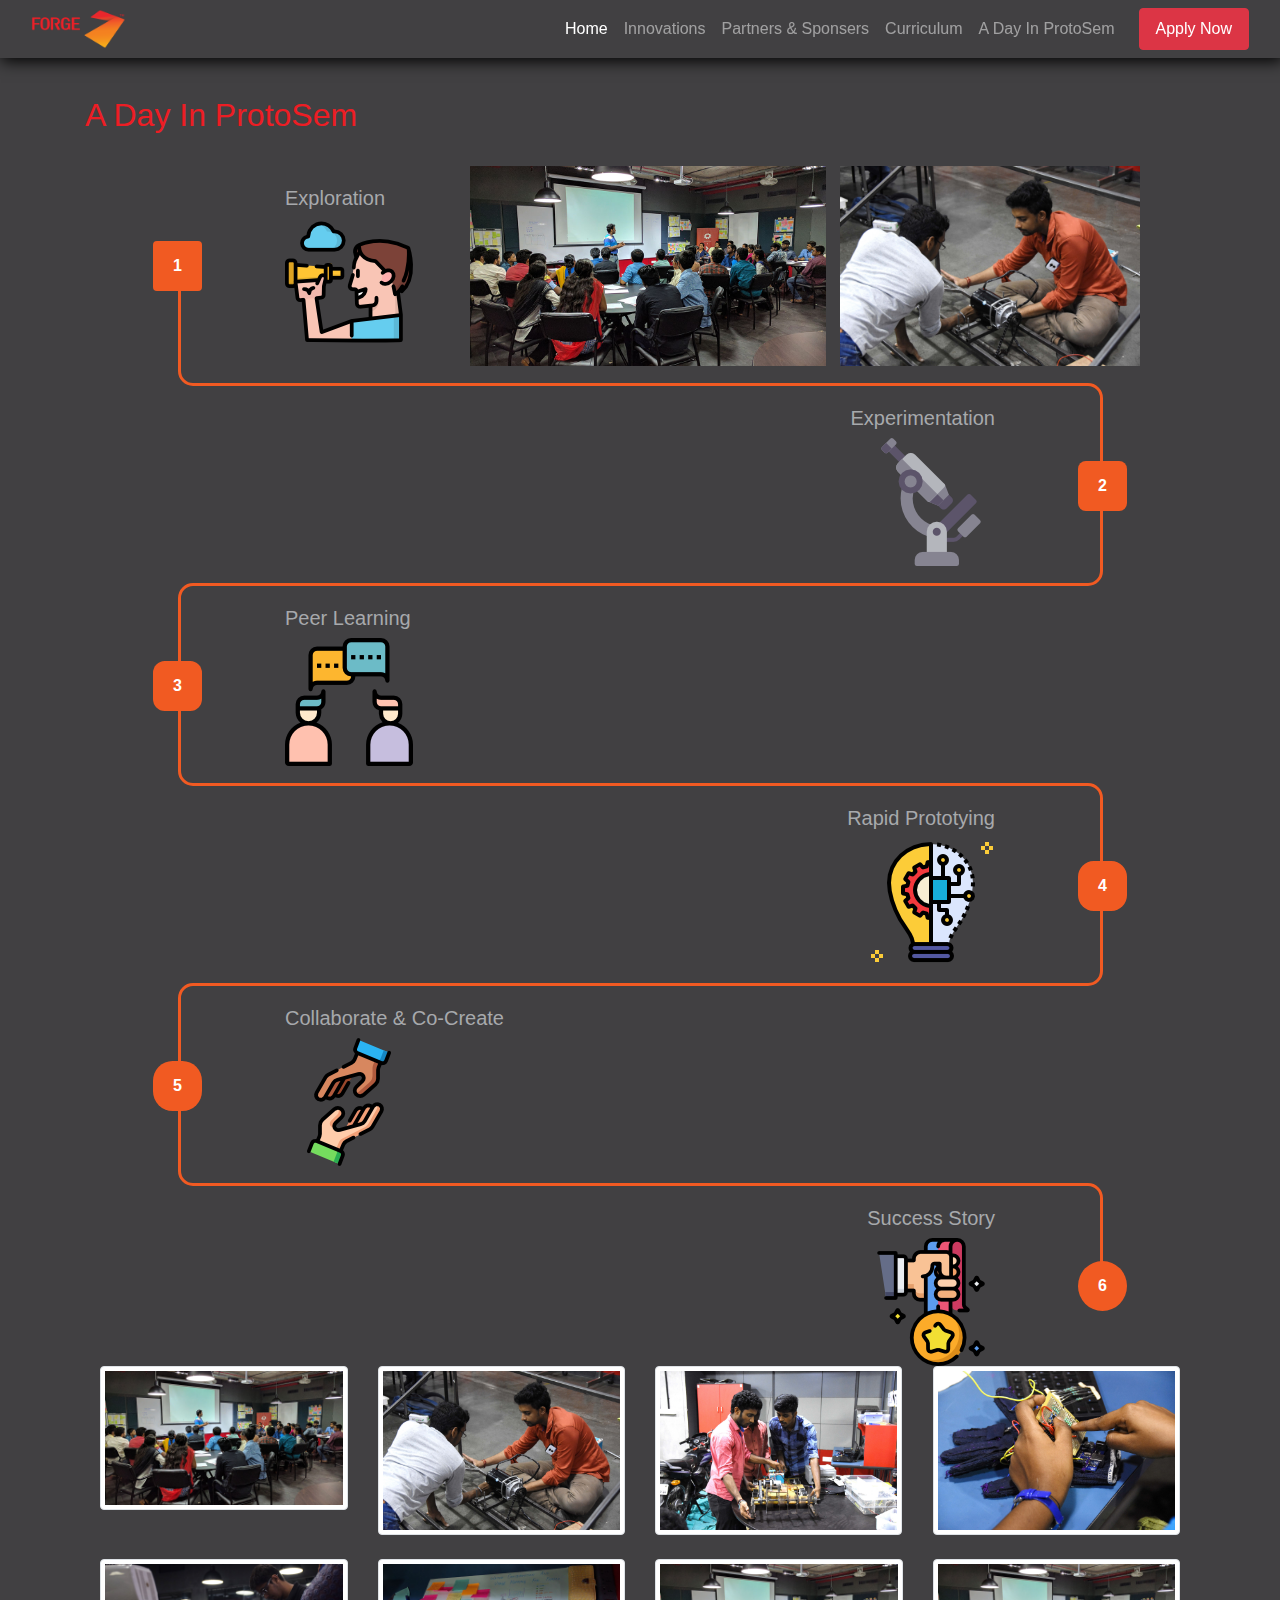
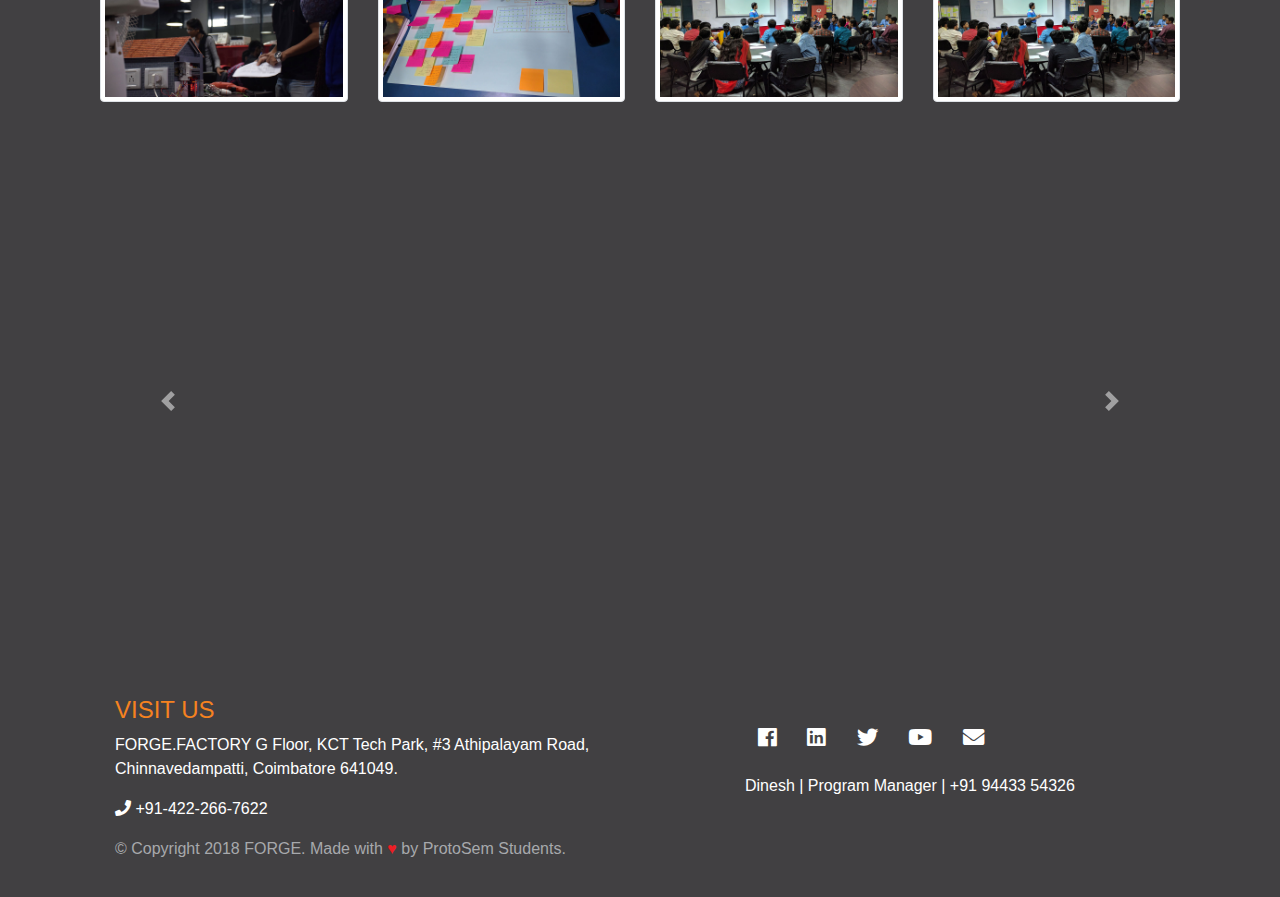
==== dlap.html @ 79d0ea3b "Version 1.1" ====
<!DOCTYPE html>
<html>
<head>
    <title>ProtoSem</title>
<link href="assets/css/bootstrap.min.css" rel="stylesheet" id="bootstrap-css">
<meta name="viewport" content="width=device-width, initial-scale=1.0, minimum-scale=1, maximum-scale=1">
<link href="assets/css/dlap.css" rel="stylesheet">
<link href="assets/css/all.css" rel="stylesheet">
<link href="assets/css/main.css" rel="stylesheet" >
<link rel="icon" href="./assets/images/favicon.jpg" type="image/gif" sizes="16x16">

</head>
<body style="background-color:#414042">
    <!-- Navbar -->
    <nav id="mynavbar" class="navbar navbar-dark navbar-expand-lg fixed-top">
      <div class="container-fluid">            
          <button class="navbar-toggler collapsed" type="button" data-toggle="collapse" data-target="#navbarSupportedContent" aria-controls="navbarSupportedContent" aria-expanded="false" aria-label="Toggle navigation">
              <span class="navbar-toggler-icon"></span>
          </button>
          <a class="navbar-brand mr-10" href="http://www.forgeforward.in/"><img src="assets/images/LOGO_FORGE_LANDSCAPE.png"  /></a>
          <div class="collapse navbar-collapse" id="navbarSupportedContent">
              <ul class="navbar-nav ml-auto mr-3">
                    <li class="nav-item active"> <a class="nav-link" href="./index.html"> Home</a> </li>
                    <li class="nav-item"> <a class="nav-link" href="./forge/3.html">Innovations</a> </li>
                    <li class="nav-item"> <a class="nav-link" href="./index.html#partners">Partners & Sponsers</a> </li>
                    <li class="nav-item"> <a class="nav-link" href="https://goo.gl/forms/tYKKy31Z0QbRVArm1">Curriculum</a> </li>
                    <li class="nav-item"> <a class="nav-link" href="#">A Day In ProtoSem</a> </li>
                </ul>
                <span class="navbar-text">
                    <a class="nav-link btn btn-danger " href="https://docs.google.com/forms/d/e/1FAIpQLSfKrIVLdtt98Lt01aLb6Ny0tZPyvepbY73AKjPjLHEHh34usg/viewform" >Apply Now</a>
                </span>
            </div>              
        </div>
    </nav><br><br><br>
        <div class= "container" style="background-color:#414042" >
                <span class="border-0" style="padding:10px">
                    <h2 >A Day In ProtoSem</h2>
                </span>
              <!--first section-->
              <div class="row align-items-center how-it-works d-flex">
                <div class="col-2 text-center bottom d-inline-flex justify-content-center align-items-center">
                  <div class="o_square font-weight-bold">1</div>
                </div>
                <div class="col-md-2">
                  <h5>Exploration</h5>
                  <img src="assets/images/explorer128.png" alt="..." class="rounded" style="float: left">
                </div>

                <div class="col-md-2">
                    <img src="assets/images/g1.jpg" height="200px;">
                  </div>

                    <div class="col-md-2">
                        
                      </div>

                      <div class="col-md-2">
                          <img src="assets/images/g2.jpg" height="200px;">
                        </div>


              </div>
              <!--path between 1-2-->
              <div class="row timeline">
                <div class="col-2">
                  <div class="corner top-right"></div> 
                </div>
                <div class="col-8">
                  <hr/>
                </div>
                <div class="col-2">
                  <div class="corner left-bottom"></div>
                </div>
              </div>
              <!--second section-->
              <div class="row align-items-center justify-content-end how-it-works d-flex">
                <div class="col-6 text-right">
                  <h5>Experimentation</h5>
                  <img src="assets/images/tryitout128.png" alt="..." class="rounded" style="float:right" >
                </div>
                <div class="col-2 text-center full d-inline-flex justify-content-center align-items-center">
                  <div class="t_square font-weight-bold">2</div>
                </div>
              </div>
              <!--path between 2-3-->
              <div class="row timeline">
                <div class="col-2">
                  <div class="corner right-bottom"></div>
                </div>
                <div class="col-8">
                  <hr/>
                </div>
                <div class="col-2">
                  <div class="corner top-left"></div>
                </div>
              </div>
              <!--third section-->
              <div class="row align-items-center how-it-works d-flex">
                <div class="col-2 top text-center d-inline-flex justify-content-center align-items-center">
                <div class="col-2 bottom text-center d-inline-flex justify-content-center align-items-center">
                  <div class="tt_square font-weight-bold">3</div>
                </div>
                </div>
                <div class="col-6">
                  <h5>Peer Learning</h5>
                  <img src="assets/images/peer128.png" alt="..." class="rounded"  style="float:left">
                </div>
              </div>
              <!--path between 3-4-->
              <div class="row timeline">
                <div class="col-2">
                  <div class="corner top-right"></div> 
                </div>
                <div class="col-8">
                  <hr/>
                </div>
                <div class="col-2">
                  <div class="corner left-bottom"></div>
                </div>
              </div>
              <!--fourth section-->
              <div class="row align-items-center justify-content-end how-it-works d-flex">
                <div class="col-6 text-right">
                  <h5>Rapid Prototying</h5>
                  <img src="assets/images/fastprototyping128.png" alt="..." class="rounded"  style="float: right">
                </div>
                <div class="col-2 text-center full d-inline-flex justify-content-center align-items-center">
                  <div class="f_square font-weight-bold">4</div>
                </div>
              </div>
              <!--path between 4-5-->
              <div class="row timeline">
                <div class="col-2">
                  <div class="corner right-bottom"></div>
                </div>
                <div class="col-8">
                  <hr/>
                </div>
                <div class="col-2">
                  <div class="corner top-left"></div>
                </div>
              </div>
              <!--fifth section-->
              <div class="row align-items-center how-it-works d-flex">
                <div class="col-2 top text-center d-inline-flex justify-content-center align-items-center">
                <div class="col-2 bottom text-center d-inline-flex justify-content-center align-items-center">
                  <div class="ff_square font-weight-bold">5</div>
                </div>
                </div>
                <div class="col-6">
                  <h5>Collaborate & Co-Create</h5>
                  <img src="assets/images/helping128.png" alt="..." class="rounded"  style="float: left">  
                </div>
              </div>
              <!--path between 5-6-->
              <div class="row timeline">
                <div class="col-2">
                  <div class="corner top-right"></div> 
                </div>
                <div class="col-8">
                  <hr/>
                </div>
                <div class="col-2">
                  <div class="corner left-bottom"></div>
                </div>
              </div>
              <!--sixth section-->
               <div class="row align-items-center justify-content-end how-it-works d-flex">
                <div class="col-6 text-right">
                  <h5>Success Story</h5>
                  <img src="assets/images/done128.png" alt="..." class="rounded"  style="float: right">
                </div>
                <div class="col-2 text-center topEnd d-inline-flex justify-content-center align-items-center">
                  <div class="circle font-weight-bold">6</div>
                </div>
              </div>	 
          </div>
                       <div class="container" style="background-color:#414042">
                        <div class="row text-center text-lg-left">
                  
                          <div class="col-lg-3 col-md-4 col-xs-6">
                            <a class="d-block mb-4 h-100">
                              <img class="img-fluid img-thumbnail" src="assets/images/g1.jpg" alt="">
                            </a>
                          </div>
                          <div class="col-lg-3 col-md-4 col-xs-6">
                            <a class="d-block mb-4 h-100">
                              <img class="img-fluid img-thumbnail" src="assets/images/g2.jpg" alt="">
                            </a>
                          </div>
                          <div class="col-lg-3 col-md-4 col-xs-6">
                            <a class="d-block mb-4 h-100">
                              <img class="img-fluid img-thumbnail" src="assets/images/g3.jpg" alt="">
                            </a>
                          </div>
                          <div class="col-lg-3 col-md-4 col-xs-6">
                            <a class="d-block mb-4 h-100">
                              <img class="img-fluid img-thumbnail" src="assets/images/g4.jpg" alt="">
                            </a>
                          </div>
                          <div class="col-lg-3 col-md-4 col-xs-6">
                            <a class="d-block mb-4 h-100">
                              <img class="img-fluid img-thumbnail" src="assets/images/g5.jpg" alt="">
                            </a>
                          </div>
                          <div class="col-lg-3 col-md-4 col-xs-6">
                            <a class="d-block mb-4 h-100">
                              <img class="img-fluid img-thumbnail" src="assets/images/g6.jpg" alt="">
                            </a>
                          </div>
                          <div class="col-lg-3 col-md-4 col-xs-6">
                            <a class="d-block mb-4 h-100">
                              <img class="img-fluid img-thumbnail" src="assets/images/g7.jpg" alt="">
                            </a>
                          </div>
                          <div class="col-lg-3 col-md-4 col-xs-6">
                            <a class="d-block mb-4 h-100">
                              <img class="img-fluid img-thumbnail" src="assets/images/g8.jpg" alt="">
                            </a>
                          </div>
                        </div>
                        <!-- Video Carousel -->
                        <div id="videoDisplay" class="carousel slide" data-ride="carousel">
                            <div class="carousel-inner">
                              <div class="carousel-item active">
                                  &nbsp;&nbsp;&nbsp;&nbsp;&nbsp;&nbsp;&nbsp;&nbsp;&nbsp;&nbsp;&nbsp;&nbsp;&nbsp;&nbsp;&nbsp;&nbsp;
                                  <iframe width="966" height="543" src="https://www.youtube.com/embed/SnHip6u4m_I" frameborder="0" allow="accelerometer; autoplay; encrypted-media; gyroscope; picture-in-picture" width="100%" height="100%" allowfullscreen></iframe>
                              </div>
                              <div class="carousel-item">
                                  &nbsp;&nbsp;&nbsp;&nbsp;&nbsp;&nbsp;&nbsp;&nbsp;&nbsp;&nbsp;&nbsp;&nbsp;&nbsp;&nbsp;&nbsp;&nbsp;
                                <iframe width="966" height="543" src="https://www.youtube.com/embed/SnHip6u4m_I" frameborder="0" allow="accelerometer; autoplay; encrypted-media; gyroscope; picture-in-picture" width="100%" height="100%" allowfullscreen></iframe>
                              </div>
                              <div class="carousel-item">
                                  &nbsp;&nbsp;&nbsp;&nbsp;&nbsp;&nbsp;&nbsp;&nbsp;&nbsp;&nbsp;&nbsp;&nbsp;&nbsp;&nbsp;&nbsp;&nbsp;
                                <iframe width="966" height="543" src="https://www.youtube.com/embed/SnHip6u4m_I" frameborder="0" allow="accelerometer; autoplay; encrypted-media; gyroscope; picture-in-picture" width="100%" height="100%" allowfullscreen></iframe>
                              </div>
                            </div>
                            <a class="carousel-control-prev" href="#carouselExampleControls" role="button" data-slide="prev">
                              <span class="carousel-control-prev-icon" aria-hidden="true"></span>
                              <span class="sr-only">Previous</span>
                            </a>
                            <a class="carousel-control-next" href="#carouselExampleControls" role="button" data-slide="next">
                              <span class="carousel-control-next-icon" aria-hidden="true"></span>
                              <span class="sr-only">Next</span>
                            </a>
                          </div>


                          <footer class="footer" data-aos="fade-out" data-aos-offset="200" data-aos-easing="ease-in-sine" data-aos-duration="600">
                            <div class="container">
                                <div class="row">             
                                    
                                    <div class="col-md-7 col-xs-12">
                                        <h4>VISIT US</h4>
                                        <address>
                                            <p>FORGE.FACTORY
                                            G Floor, KCT Tech Park,
                                            #3 Athipalayam Road,
                                            Chinnavedampatti,
                                            Coimbatore 641049. </p>
                                            <a class="fa fa-phone "></a> +91-422-266-7622 
                                        </address>
                                    </div>
                                    <div class="row col-md-5  align-self-center">
                                        <div class="text-center">
                                            <a class="btn btn-social-icon btn-facebook" href="https://www.facebook.com/FORGEAccelerator"><i class="fab fa-facebook fa-lg"></i></a>
                                            <a class="btn btn-social-icon btn-linkedin" href="https://www.linkedin.com/company/forge-innovcation-accelerator/?trk=biz-companies-cym"><i class="fab fa-linkedin fa-lg"></i></a>
                                            <a class="btn btn-social-icon btn-twitter" href="https://twitter.com/FORGE_FORCE"><i class="fab fa-twitter fa-lg"></i></a>
                                            <a class="btn btn-social-icon btn-google" href="https://www.youtube.com/channel/UCsK7kqSr3zIug9TD74awjlg"><i class="fab fa-youtube fa-lg"></i></a>
                                            <a class="btn btn-social-icon" href="mailto:info@forgeforward.in"><i class="fa fa-envelope fa-lg"></i></a>
                                        </div>
                                        <div class="row col-12-sm mt-3 mb-3">
                                             Dinesh | Program Manager | +91 94433 54326
                                        </div>
                                    </div>
                                </div>
                                <div class="container-fluid  justify-content-center copyrights">             
                                    <div class="row col-12-sm">
                                        <p>© Copyright 2018 FORGE. Made with <span>&hearts;</span> by ProtoSem Students.</p>
                                    </div>
                                    
                                </div>
                            </div>
                        </footer>
    <script src="assets/js/jquery.min.js"></script>
    <script src="assets/js/bootstrap.min.js"></script>


</script>
</body>
</html>
---- assets/css/dlap.css ----
/* Daily Life  @ protosem*/
  
  h2{
    color: #ed1d24;
  
	}
	h5{
		color:#a7a9ac;
	}
	.card h5{
		color:#f58220;
	}
  
  
.circle {
	padding: 13px 20px;
	border-radius: 50%;
	background-color: #f15a22;
	color: #fff;
	max-height: 50px;
	z-index: 2;
  }
  
  
  .o_square {
	padding: 13px 20px;
	border-radius: 8%;
	background-color: #f15a22;
	color: #fff;
	max-height: 50px;
	z-index: 2;
  }
  
  .t_square {
	padding: 13px 20px;
	border-radius: 16%;
	background-color: #f15a22;
	color: #fff;
	max-height: 50px;
	z-index: 2;
  }
  
  .tt_square {
	padding: 13px 20px;
	border-radius: 24%;
	background-color: #f15a22;
	color: #fff;
	max-height: 50px;
	z-index: 2;
  }
  
  .f_square {
	padding: 13px 20px;
	border-radius: 32%;
	background-color: #f15a22;
	color: #fff;
	max-height: 50px;
	z-index: 2;
  }
  
  .ff_square {
	padding: 13px 20px;
	border-radius: 40%;
	background-color: #f15a22;
	color: #fff;
	max-height: 50px;
	z-index: 2;
  }
  
  .s_square {
	padding: 13px 20px;
	border-radius: 45%;
	background-color: #f15a22;
	color: #fff;
	max-height: 50px;
	z-index: 2;
  }
  .how-it-works.row .col-2 {
	align-self: stretch;
  }
  .how-it-works.row .col-2::after {
	content: "";
	position: absolute;
	border-left: 3px solid #f15a22;
	z-index: 1;
  }
  .how-it-works.row .col-2.bottom::after {
	height: 50%;
	left: 50%;
	top: 50%;
  }
  
  .how-it-works.row .col-2.topEnd::after {
	height: 50%;
	left: calc(50% - 3px);
	top: 0;
  }
  
  .how-it-works.row .col-2.full::after {
	height: 100%;
	left: calc(50% - 3px);
  }
  .how-it-works.row .col-2.top::after {
	height: 50%;
	left: 50%;
	top: 0;
  }
  
  
  .timeline div {
	padding: 0;
	height: 40px;
  }
  .timeline hr {
	border-top: 3px solid #f15a22;
	margin: 0;
	top: 17px;
	position: relative;
  }
  .timeline .col-2 {
	display: flex;
	overflow: hidden;
  }
  .timeline .corner {
	border: 3px solid #f15a22;
	width: 100%;
	position: relative;
	border-radius: 15px;
  }
  .timeline .top-right {
	left: 50%;
	top: -50%;
  }
  .timeline .left-bottom {
	left: -50%;
	top: calc(50% - 3px);
  }
  .timeline .top-left {
	left: -50%;
	top: -50%;
  }
  .timeline .right-bottom {
	left: 50%;
	top: calc(50% - 3px);
  }
/* ________________ */
---- assets/css/all.css ----
/*!
 * Font Awesome Free 5.1.0 by @fontawesome - https://fontawesome.com
 * License - https://fontawesome.com/license (Icons: CC BY 4.0, Fonts: SIL OFL 1.1, Code: MIT License)
 */
.fa,.fab,.fal,.far,.fas{-moz-osx-font-smoothing:grayscale;-webkit-font-smoothing:antialiased;display:inline-block;font-style:normal;font-variant:normal;text-rendering:auto;line-height:1}.fa-lg{font-size:1.33333em;line-height:.75em;vertical-align:-.0667em}.fa-xs{font-size:.75em}.fa-sm{font-size:.875em}.fa-1x{font-size:1em}.fa-2x{font-size:2em}.fa-3x{font-size:3em}.fa-4x{font-size:4em}.fa-5x{font-size:5em}.fa-6x{font-size:6em}.fa-7x{font-size:7em}.fa-8x{font-size:8em}.fa-9x{font-size:9em}.fa-10x{font-size:10em}.fa-fw{text-align:center;width:1.25em}.fa-ul{list-style-type:none;margin-left:2.5em;padding-left:0}.fa-ul>li{position:relative}.fa-li{left:-2em;position:absolute;text-align:center;width:2em;line-height:inherit}.fa-border{border:.08em solid #eee;border-radius:.1em;padding:.2em .25em .15em}.fa-pull-left{float:left}.fa-pull-right{float:right}.fa.fa-pull-left,.fab.fa-pull-left,.fal.fa-pull-left,.far.fa-pull-left,.fas.fa-pull-left{margin-right:.3em}.fa.fa-pull-right,.fab.fa-pull-right,.fal.fa-pull-right,.far.fa-pull-right,.fas.fa-pull-right{margin-left:.3em}.fa-spin{animation:a 2s infinite linear}.fa-pulse{animation:a 1s infinite steps(8)}@keyframes a{0%{transform:rotate(0deg)}to{transform:rotate(1turn)}}.fa-rotate-90{-ms-filter:"progid:DXImageTransform.Microsoft.BasicImage(rotation=1)";transform:rotate(90deg)}.fa-rotate-180{-ms-filter:"progid:DXImageTransform.Microsoft.BasicImage(rotation=2)";transform:rotate(180deg)}.fa-rotate-270{-ms-filter:"progid:DXImageTransform.Microsoft.BasicImage(rotation=3)";transform:rotate(270deg)}.fa-flip-horizontal{-ms-filter:"progid:DXImageTransform.Microsoft.BasicImage(rotation=0, mirror=1)";transform:scaleX(-1)}.fa-flip-vertical{transform:scaleY(-1)}.fa-flip-horizontal.fa-flip-vertical,.fa-flip-vertical{-ms-filter:"progid:DXImageTransform.Microsoft.BasicImage(rotation=2, mirror=1)"}.fa-flip-horizontal.fa-flip-vertical{transform:scale(-1)}:root .fa-flip-horizontal,:root .fa-flip-vertical,:root .fa-rotate-90,:root .fa-rotate-180,:root .fa-rotate-270{-webkit-filter:none;filter:none}.fa-stack{display:inline-block;height:2em;line-height:2em;position:relative;vertical-align:middle;width:2em}.fa-stack-1x,.fa-stack-2x{left:0;position:absolute;text-align:center;width:100%}.fa-stack-1x{line-height:inherit}.fa-stack-2x{font-size:2em}.fa-inverse{color:#fff}.fa-500px:before{content:"\f26e"}.fa-accessible-icon:before{content:"\f368"}.fa-accusoft:before{content:"\f369"}.fa-address-book:before{content:"\f2b9"}.fa-address-card:before{content:"\f2bb"}.fa-adjust:before{content:"\f042"}.fa-adn:before{content:"\f170"}.fa-adversal:before{content:"\f36a"}.fa-affiliatetheme:before{content:"\f36b"}.fa-algolia:before{content:"\f36c"}.fa-align-center:before{content:"\f037"}.fa-align-justify:before{content:"\f039"}.fa-align-left:before{content:"\f036"}.fa-align-right:before{content:"\f038"}.fa-allergies:before{content:"\f461"}.fa-amazon:before{content:"\f270"}.fa-amazon-pay:before{content:"\f42c"}.fa-ambulance:before{content:"\f0f9"}.fa-american-sign-language-interpreting:before{content:"\f2a3"}.fa-amilia:before{content:"\f36d"}.fa-anchor:before{content:"\f13d"}.fa-android:before{content:"\f17b"}.fa-angellist:before{content:"\f209"}.fa-angle-double-down:before{content:"\f103"}.fa-angle-double-left:before{content:"\f100"}.fa-angle-double-right:before{content:"\f101"}.fa-angle-double-up:before{content:"\f102"}.fa-angle-down:before{content:"\f107"}.fa-angle-left:before{content:"\f104"}.fa-angle-right:before{content:"\f105"}.fa-angle-up:before{content:"\f106"}.fa-angry:before{content:"\f556"}.fa-angrycreative:before{content:"\f36e"}.fa-angular:before{content:"\f420"}.fa-app-store:before{content:"\f36f"}.fa-app-store-ios:before{content:"\f370"}.fa-apper:before{content:"\f371"}.fa-apple:before{content:"\f179"}.fa-apple-pay:before{content:"\f415"}.fa-archive:before{content:"\f187"}.fa-archway:before{content:"\f557"}.fa-arrow-alt-circle-down:before{content:"\f358"}.fa-arrow-alt-circle-left:before{content:"\f359"}.fa-arrow-alt-circle-right:before{content:"\f35a"}.fa-arrow-alt-circle-up:before{content:"\f35b"}.fa-arrow-circle-down:before{content:"\f0ab"}.fa-arrow-circle-left:before{content:"\f0a8"}.fa-arrow-circle-right:before{content:"\f0a9"}.fa-arrow-circle-up:before{content:"\f0aa"}.fa-arrow-down:before{content:"\f063"}.fa-arrow-left:before{content:"\f060"}.fa-arrow-right:before{content:"\f061"}.fa-arrow-up:before{content:"\f062"}.fa-arrows-alt:before{content:"\f0b2"}.fa-arrows-alt-h:before{content:"\f337"}.fa-arrows-alt-v:before{content:"\f338"}.fa-assistive-listening-systems:before{content:"\f2a2"}.fa-asterisk:before{content:"\f069"}.fa-asymmetrik:before{content:"\f372"}.fa-at:before{content:"\f1fa"}.fa-atlas:before{content:"\f558"}.fa-audible:before{content:"\f373"}.fa-audio-description:before{content:"\f29e"}.fa-autoprefixer:before{content:"\f41c"}.fa-avianex:before{content:"\f374"}.fa-aviato:before{content:"\f421"}.fa-award:before{content:"\f559"}.fa-aws:before{content:"\f375"}.fa-backspace:before{content:"\f55a"}.fa-backward:before{content:"\f04a"}.fa-balance-scale:before{content:"\f24e"}.fa-ban:before{content:"\f05e"}.fa-band-aid:before{content:"\f462"}.fa-bandcamp:before{content:"\f2d5"}.fa-barcode:before{content:"\f02a"}.fa-bars:before{content:"\f0c9"}.fa-baseball-ball:before{content:"\f433"}.fa-basketball-ball:before{content:"\f434"}.fa-bath:before{content:"\f2cd"}.fa-battery-empty:before{content:"\f244"}.fa-battery-full:before{content:"\f240"}.fa-battery-half:before{content:"\f242"}.fa-battery-quarter:before{content:"\f243"}.fa-battery-three-quarters:before{content:"\f241"}.fa-bed:before{content:"\f236"}.fa-beer:before{content:"\f0fc"}.fa-behance:before{content:"\f1b4"}.fa-behance-square:before{content:"\f1b5"}.fa-bell:before{content:"\f0f3"}.fa-bell-slash:before{content:"\f1f6"}.fa-bezier-curve:before{content:"\f55b"}.fa-bicycle:before{content:"\f206"}.fa-bimobject:before{content:"\f378"}.fa-binoculars:before{content:"\f1e5"}.fa-birthday-cake:before{content:"\f1fd"}.fa-bitbucket:before{content:"\f171"}.fa-bitcoin:before{content:"\f379"}.fa-bity:before{content:"\f37a"}.fa-black-tie:before{content:"\f27e"}.fa-blackberry:before{content:"\f37b"}.fa-blender:before{content:"\f517"}.fa-blind:before{content:"\f29d"}.fa-blogger:before{content:"\f37c"}.fa-blogger-b:before{content:"\f37d"}.fa-bluetooth:before{content:"\f293"}.fa-bluetooth-b:before{content:"\f294"}.fa-bold:before{content:"\f032"}.fa-bolt:before{content:"\f0e7"}.fa-bomb:before{content:"\f1e2"}.fa-bong:before{content:"\f55c"}.fa-book:before{content:"\f02d"}.fa-book-open:before{content:"\f518"}.fa-bookmark:before{content:"\f02e"}.fa-bowling-ball:before{content:"\f436"}.fa-box:before{content:"\f466"}.fa-box-open:before{content:"\f49e"}.fa-boxes:before{content:"\f468"}.fa-braille:before{content:"\f2a1"}.fa-briefcase:before{content:"\f0b1"}.fa-briefcase-medical:before{content:"\f469"}.fa-broadcast-tower:before{content:"\f519"}.fa-broom:before{content:"\f51a"}.fa-brush:before{content:"\f55d"}.fa-btc:before{content:"\f15a"}.fa-bug:before{content:"\f188"}.fa-building:before{content:"\f1ad"}.fa-bullhorn:before{content:"\f0a1"}.fa-bullseye:before{content:"\f140"}.fa-burn:before{content:"\f46a"}.fa-buromobelexperte:before{content:"\f37f"}.fa-bus:before{content:"\f207"}.fa-bus-alt:before{content:"\f55e"}.fa-buysellads:before{content:"\f20d"}.fa-calculator:before{content:"\f1ec"}.fa-calendar:before{content:"\f133"}.fa-calendar-alt:before{content:"\f073"}.fa-calendar-check:before{content:"\f274"}.fa-calendar-minus:before{content:"\f272"}.fa-calendar-plus:before{content:"\f271"}.fa-calendar-times:before{content:"\f273"}.fa-camera:before{content:"\f030"}.fa-camera-retro:before{content:"\f083"}.fa-cannabis:before{content:"\f55f"}.fa-capsules:before{content:"\f46b"}.fa-car:before{content:"\f1b9"}.fa-caret-down:before{content:"\f0d7"}.fa-caret-left:before{content:"\f0d9"}.fa-caret-right:before{content:"\f0da"}.fa-caret-square-down:before{content:"\f150"}.fa-caret-square-left:before{content:"\f191"}.fa-caret-square-right:before{content:"\f152"}.fa-caret-square-up:before{content:"\f151"}.fa-caret-up:before{content:"\f0d8"}.fa-cart-arrow-down:before{content:"\f218"}.fa-cart-plus:before{content:"\f217"}.fa-cc-amazon-pay:before{content:"\f42d"}.fa-cc-amex:before{content:"\f1f3"}.fa-cc-apple-pay:before{content:"\f416"}.fa-cc-diners-club:before{content:"\f24c"}.fa-cc-discover:before{content:"\f1f2"}.fa-cc-jcb:before{content:"\f24b"}.fa-cc-mastercard:before{content:"\f1f1"}.fa-cc-paypal:before{content:"\f1f4"}.fa-cc-stripe:before{content:"\f1f5"}.fa-cc-visa:before{content:"\f1f0"}.fa-centercode:before{content:"\f380"}.fa-certificate:before{content:"\f0a3"}.fa-chalkboard:before{content:"\f51b"}.fa-chalkboard-teacher:before{content:"\f51c"}.fa-chart-area:before{content:"\f1fe"}.fa-chart-bar:before{content:"\f080"}.fa-chart-line:before{content:"\f201"}.fa-chart-pie:before{content:"\f200"}.fa-check:before{content:"\f00c"}.fa-check-circle:before{content:"\f058"}.fa-check-double:before{content:"\f560"}.fa-check-square:before{content:"\f14a"}.fa-chess:before{content:"\f439"}.fa-chess-bishop:before{content:"\f43a"}.fa-chess-board:before{content:"\f43c"}.fa-chess-king:before{content:"\f43f"}.fa-chess-knight:before{content:"\f441"}.fa-chess-pawn:before{content:"\f443"}.fa-chess-queen:before{content:"\f445"}.fa-chess-rook:before{content:"\f447"}.fa-chevron-circle-down:before{content:"\f13a"}.fa-chevron-circle-left:before{content:"\f137"}.fa-chevron-circle-right:before{content:"\f138"}.fa-chevron-circle-up:before{content:"\f139"}.fa-chevron-down:before{content:"\f078"}.fa-chevron-left:before{content:"\f053"}.fa-chevron-right:before{content:"\f054"}.fa-chevron-up:before{content:"\f077"}.fa-child:before{content:"\f1ae"}.fa-chrome:before{content:"\f268"}.fa-church:before{content:"\f51d"}.fa-circle:before{content:"\f111"}.fa-circle-notch:before{content:"\f1ce"}.fa-clipboard:before{content:"\f328"}.fa-clipboard-check:before{content:"\f46c"}.fa-clipboard-list:before{content:"\f46d"}.fa-clock:before{content:"\f017"}.fa-clone:before{content:"\f24d"}.fa-closed-captioning:before{content:"\f20a"}.fa-cloud:before{content:"\f0c2"}.fa-cloud-download-alt:before{content:"\f381"}.fa-cloud-upload-alt:before{content:"\f382"}.fa-cloudscale:before{content:"\f383"}.fa-cloudsmith:before{content:"\f384"}.fa-cloudversify:before{content:"\f385"}.fa-cocktail:before{content:"\f561"}.fa-code:before{content:"\f121"}.fa-code-branch:before{content:"\f126"}.fa-codepen:before{content:"\f1cb"}.fa-codiepie:before{content:"\f284"}.fa-coffee:before{content:"\f0f4"}.fa-cog:before{content:"\f013"}.fa-cogs:before{content:"\f085"}.fa-coins:before{content:"\f51e"}.fa-columns:before{content:"\f0db"}.fa-comment:before{content:"\f075"}.fa-comment-alt:before{content:"\f27a"}.fa-comment-dots:before{content:"\f4ad"}.fa-comment-slash:before{content:"\f4b3"}.fa-comments:before{content:"\f086"}.fa-compact-disc:before{content:"\f51f"}.fa-compass:before{content:"\f14e"}.fa-compress:before{content:"\f066"}.fa-concierge-bell:before{content:"\f562"}.fa-connectdevelop:before{content:"\f20e"}.fa-contao:before{content:"\f26d"}.fa-cookie:before{content:"\f563"}.fa-cookie-bite:before{content:"\f564"}.fa-copy:before{content:"\f0c5"}.fa-copyright:before{content:"\f1f9"}.fa-couch:before{content:"\f4b8"}.fa-cpanel:before{content:"\f388"}.fa-creative-commons:before{content:"\f25e"}.fa-creative-commons-by:before{content:"\f4e7"}.fa-creative-commons-nc:before{content:"\f4e8"}.fa-creative-commons-nc-eu:before{content:"\f4e9"}.fa-creative-commons-nc-jp:before{content:"\f4ea"}.fa-creative-commons-nd:before{content:"\f4eb"}.fa-creative-commons-pd:before{content:"\f4ec"}.fa-creative-commons-pd-alt:before{content:"\f4ed"}.fa-creative-commons-remix:before{content:"\f4ee"}.fa-creative-commons-sa:before{content:"\f4ef"}.fa-creative-commons-sampling:before{content:"\f4f0"}.fa-creative-commons-sampling-plus:before{content:"\f4f1"}.fa-creative-commons-share:before{content:"\f4f2"}.fa-credit-card:before{content:"\f09d"}.fa-crop:before{content:"\f125"}.fa-crop-alt:before{content:"\f565"}.fa-crosshairs:before{content:"\f05b"}.fa-crow:before{content:"\f520"}.fa-crown:before{content:"\f521"}.fa-css3:before{content:"\f13c"}.fa-css3-alt:before{content:"\f38b"}.fa-cube:before{content:"\f1b2"}.fa-cubes:before{content:"\f1b3"}.fa-cut:before{content:"\f0c4"}.fa-cuttlefish:before{content:"\f38c"}.fa-d-and-d:before{content:"\f38d"}.fa-dashcube:before{content:"\f210"}.fa-database:before{content:"\f1c0"}.fa-deaf:before{content:"\f2a4"}.fa-delicious:before{content:"\f1a5"}.fa-deploydog:before{content:"\f38e"}.fa-deskpro:before{content:"\f38f"}.fa-desktop:before{content:"\f108"}.fa-deviantart:before{content:"\f1bd"}.fa-diagnoses:before{content:"\f470"}.fa-dice:before{content:"\f522"}.fa-dice-five:before{content:"\f523"}.fa-dice-four:before{content:"\f524"}.fa-dice-one:before{content:"\f525"}.fa-dice-six:before{content:"\f526"}.fa-dice-three:before{content:"\f527"}.fa-dice-two:before{content:"\f528"}.fa-digg:before{content:"\f1a6"}.fa-digital-ocean:before{content:"\f391"}.fa-digital-tachograph:before{content:"\f566"}.fa-discord:before{content:"\f392"}.fa-discourse:before{content:"\f393"}.fa-divide:before{content:"\f529"}.fa-dizzy:before{content:"\f567"}.fa-dna:before{content:"\f471"}.fa-dochub:before{content:"\f394"}.fa-docker:before{content:"\f395"}.fa-dollar-sign:before{content:"\f155"}.fa-dolly:before{content:"\f472"}.fa-dolly-flatbed:before{content:"\f474"}.fa-donate:before{content:"\f4b9"}.fa-door-closed:before{content:"\f52a"}.fa-door-open:before{content:"\f52b"}.fa-dot-circle:before{content:"\f192"}.fa-dove:before{content:"\f4ba"}.fa-download:before{content:"\f019"}.fa-draft2digital:before{content:"\f396"}.fa-drafting-compass:before{content:"\f568"}.fa-dribbble:before{content:"\f17d"}.fa-dribbble-square:before{content:"\f397"}.fa-dropbox:before{content:"\f16b"}.fa-drum:before{content:"\f569"}.fa-drum-steelpan:before{content:"\f56a"}.fa-drupal:before{content:"\f1a9"}.fa-dumbbell:before{content:"\f44b"}.fa-dyalog:before{content:"\f399"}.fa-earlybirds:before{content:"\f39a"}.fa-ebay:before{content:"\f4f4"}.fa-edge:before{content:"\f282"}.fa-edit:before{content:"\f044"}.fa-eject:before{content:"\f052"}.fa-elementor:before{content:"\f430"}.fa-ellipsis-h:before{content:"\f141"}.fa-ellipsis-v:before{content:"\f142"}.fa-ember:before{content:"\f423"}.fa-empire:before{content:"\f1d1"}.fa-envelope:before{content:"\f0e0"}.fa-envelope-open:before{content:"\f2b6"}.fa-envelope-square:before{content:"\f199"}.fa-envira:before{content:"\f299"}.fa-equals:before{content:"\f52c"}.fa-eraser:before{content:"\f12d"}.fa-erlang:before{content:"\f39d"}.fa-ethereum:before{content:"\f42e"}.fa-etsy:before{content:"\f2d7"}.fa-euro-sign:before{content:"\f153"}.fa-exchange-alt:before{content:"\f362"}.fa-exclamation:before{content:"\f12a"}.fa-exclamation-circle:before{content:"\f06a"}.fa-exclamation-triangle:before{content:"\f071"}.fa-expand:before{content:"\f065"}.fa-expand-arrows-alt:before{content:"\f31e"}.fa-expeditedssl:before{content:"\f23e"}.fa-external-link-alt:before{content:"\f35d"}.fa-external-link-square-alt:before{content:"\f360"}.fa-eye:before{content:"\f06e"}.fa-eye-dropper:before{content:"\f1fb"}.fa-eye-slash:before{content:"\f070"}.fa-facebook:before{content:"\f09a"}.fa-facebook-f:before{content:"\f39e"}.fa-facebook-messenger:before{content:"\f39f"}.fa-facebook-square:before{content:"\f082"}.fa-fast-backward:before{content:"\f049"}.fa-fast-forward:before{content:"\f050"}.fa-fax:before{content:"\f1ac"}.fa-feather:before{content:"\f52d"}.fa-feather-alt:before{content:"\f56b"}.fa-female:before{content:"\f182"}.fa-fighter-jet:before{content:"\f0fb"}.fa-file:before{content:"\f15b"}.fa-file-alt:before{content:"\f15c"}.fa-file-archive:before{content:"\f1c6"}.fa-file-audio:before{content:"\f1c7"}.fa-file-code:before{content:"\f1c9"}.fa-file-contract:before{content:"\f56c"}.fa-file-download:before{content:"\f56d"}.fa-file-excel:before{content:"\f1c3"}.fa-file-export:before{content:"\f56e"}.fa-file-image:before{content:"\f1c5"}.fa-file-import:before{content:"\f56f"}.fa-file-invoice:before{content:"\f570"}.fa-file-invoice-dollar:before{content:"\f571"}.fa-file-medical:before{content:"\f477"}.fa-file-medical-alt:before{content:"\f478"}.fa-file-pdf:before{content:"\f1c1"}.fa-file-powerpoint:before{content:"\f1c4"}.fa-file-prescription:before{content:"\f572"}.fa-file-signature:before{content:"\f573"}.fa-file-upload:before{content:"\f574"}.fa-file-video:before{content:"\f1c8"}.fa-file-word:before{content:"\f1c2"}.fa-fill:before{content:"\f575"}.fa-fill-drip:before{content:"\f576"}.fa-film:before{content:"\f008"}.fa-filter:before{content:"\f0b0"}.fa-fingerprint:before{content:"\f577"}.fa-fire:before{content:"\f06d"}.fa-fire-extinguisher:before{content:"\f134"}.fa-firefox:before{content:"\f269"}.fa-first-aid:before{content:"\f479"}.fa-first-order:before{content:"\f2b0"}.fa-first-order-alt:before{content:"\f50a"}.fa-firstdraft:before{content:"\f3a1"}.fa-fish:before{content:"\f578"}.fa-flag:before{content:"\f024"}.fa-flag-checkered:before{content:"\f11e"}.fa-flask:before{content:"\f0c3"}.fa-flickr:before{content:"\f16e"}.fa-flipboard:before{content:"\f44d"}.fa-flushed:before{content:"\f579"}.fa-fly:before{content:"\f417"}.fa-folder:before{content:"\f07b"}.fa-folder-open:before{content:"\f07c"}.fa-font:before{content:"\f031"}.fa-font-awesome:before{content:"\f2b4"}.fa-font-awesome-alt:before{content:"\f35c"}.fa-font-awesome-flag:before{content:"\f425"}.fa-font-awesome-logo-full:before{content:"\f4e6"}.fa-fonticons:before{content:"\f280"}.fa-fonticons-fi:before{content:"\f3a2"}.fa-football-ball:before{content:"\f44e"}.fa-fort-awesome:before{content:"\f286"}.fa-fort-awesome-alt:before{content:"\f3a3"}.fa-forumbee:before{content:"\f211"}.fa-forward:before{content:"\f04e"}.fa-foursquare:before{content:"\f180"}.fa-free-code-camp:before{content:"\f2c5"}.fa-freebsd:before{content:"\f3a4"}.fa-frog:before{content:"\f52e"}.fa-frown:before{content:"\f119"}.fa-frown-open:before{content:"\f57a"}.fa-fulcrum:before{content:"\f50b"}.fa-futbol:before{content:"\f1e3"}.fa-galactic-republic:before{content:"\f50c"}.fa-galactic-senate:before{content:"\f50d"}.fa-gamepad:before{content:"\f11b"}.fa-gas-pump:before{content:"\f52f"}.fa-gavel:before{content:"\f0e3"}.fa-gem:before{content:"\f3a5"}.fa-genderless:before{content:"\f22d"}.fa-get-pocket:before{content:"\f265"}.fa-gg:before{content:"\f260"}.fa-gg-circle:before{content:"\f261"}.fa-gift:before{content:"\f06b"}.fa-git:before{content:"\f1d3"}.fa-git-square:before{content:"\f1d2"}.fa-github:before{content:"\f09b"}.fa-github-alt:before{content:"\f113"}.fa-github-square:before{content:"\f092"}.fa-gitkraken:before{content:"\f3a6"}.fa-gitlab:before{content:"\f296"}.fa-gitter:before{content:"\f426"}.fa-glass-martini:before{content:"\f000"}.fa-glass-martini-alt:before{content:"\f57b"}.fa-glasses:before{content:"\f530"}.fa-glide:before{content:"\f2a5"}.fa-glide-g:before{content:"\f2a6"}.fa-globe:before{content:"\f0ac"}.fa-globe-africa:before{content:"\f57c"}.fa-globe-americas:before{content:"\f57d"}.fa-globe-asia:before{content:"\f57e"}.fa-gofore:before{content:"\f3a7"}.fa-golf-ball:before{content:"\f450"}.fa-goodreads:before{content:"\f3a8"}.fa-goodreads-g:before{content:"\f3a9"}.fa-google:before{content:"\f1a0"}.fa-google-drive:before{content:"\f3aa"}.fa-google-play:before{content:"\f3ab"}.fa-google-plus:before{content:"\f2b3"}.fa-google-plus-g:before{content:"\f0d5"}.fa-google-plus-square:before{content:"\f0d4"}.fa-google-wallet:before{content:"\f1ee"}.fa-graduation-cap:before{content:"\f19d"}.fa-gratipay:before{content:"\f184"}.fa-grav:before{content:"\f2d6"}.fa-greater-than:before{content:"\f531"}.fa-greater-than-equal:before{content:"\f532"}.fa-grimace:before{content:"\f57f"}.fa-grin:before{content:"\f580"}.fa-grin-alt:before{content:"\f581"}.fa-grin-beam:before{content:"\f582"}.fa-grin-beam-sweat:before{content:"\f583"}.fa-grin-hearts:before{content:"\f584"}.fa-grin-squint:before{content:"\f585"}.fa-grin-squint-tears:before{content:"\f586"}.fa-grin-stars:before{content:"\f587"}.fa-grin-tears:before{content:"\f588"}.fa-grin-tongue:before{content:"\f589"}.fa-grin-tongue-squint:before{content:"\f58a"}.fa-grin-tongue-wink:before{content:"\f58b"}.fa-grin-wink:before{content:"\f58c"}.fa-grip-horizontal:before{content:"\f58d"}.fa-grip-vertical:before{content:"\f58e"}.fa-gripfire:before{content:"\f3ac"}.fa-grunt:before{content:"\f3ad"}.fa-gulp:before{content:"\f3ae"}.fa-h-square:before{content:"\f0fd"}.fa-hacker-news:before{content:"\f1d4"}.fa-hacker-news-square:before{content:"\f3af"}.fa-hand-holding:before{content:"\f4bd"}.fa-hand-holding-heart:before{content:"\f4be"}.fa-hand-holding-usd:before{content:"\f4c0"}.fa-hand-lizard:before{content:"\f258"}.fa-hand-paper:before{content:"\f256"}.fa-hand-peace:before{content:"\f25b"}.fa-hand-point-down:before{content:"\f0a7"}.fa-hand-point-left:before{content:"\f0a5"}.fa-hand-point-right:before{content:"\f0a4"}.fa-hand-point-up:before{content:"\f0a6"}.fa-hand-pointer:before{content:"\f25a"}.fa-hand-rock:before{content:"\f255"}.fa-hand-scissors:before{content:"\f257"}.fa-hand-spock:before{content:"\f259"}.fa-hands:before{content:"\f4c2"}.fa-hands-helping:before{content:"\f4c4"}.fa-handshake:before{content:"\f2b5"}.fa-hashtag:before{content:"\f292"}.fa-hdd:before{content:"\f0a0"}.fa-heading:before{content:"\f1dc"}.fa-headphones:before{content:"\f025"}.fa-headphones-alt:before{content:"\f58f"}.fa-headset:before{content:"\f590"}.fa-heart:before{content:"\f004"}.fa-heartbeat:before{content:"\f21e"}.fa-helicopter:before{content:"\f533"}.fa-highlighter:before{content:"\f591"}.fa-hips:before{content:"\f452"}.fa-hire-a-helper:before{content:"\f3b0"}.fa-history:before{content:"\f1da"}.fa-hockey-puck:before{content:"\f453"}.fa-home:before{content:"\f015"}.fa-hooli:before{content:"\f427"}.fa-hornbill:before{content:"\f592"}.fa-hospital:before{content:"\f0f8"}.fa-hospital-alt:before{content:"\f47d"}.fa-hospital-symbol:before{content:"\f47e"}.fa-hot-tub:before{content:"\f593"}.fa-hotel:before{content:"\f594"}.fa-hotjar:before{content:"\f3b1"}.fa-hourglass:before{content:"\f254"}.fa-hourglass-end:before{content:"\f253"}.fa-hourglass-half:before{content:"\f252"}.fa-hourglass-start:before{content:"\f251"}.fa-houzz:before{content:"\f27c"}.fa-html5:before{content:"\f13b"}.fa-hubspot:before{content:"\f3b2"}.fa-i-cursor:before{content:"\f246"}.fa-id-badge:before{content:"\f2c1"}.fa-id-card:before{content:"\f2c2"}.fa-id-card-alt:before{content:"\f47f"}.fa-image:before{content:"\f03e"}.fa-images:before{content:"\f302"}.fa-imdb:before{content:"\f2d8"}.fa-inbox:before{content:"\f01c"}.fa-indent:before{content:"\f03c"}.fa-industry:before{content:"\f275"}.fa-infinity:before{content:"\f534"}.fa-info:before{content:"\f129"}.fa-info-circle:before{content:"\f05a"}.fa-instagram:before{content:"\f16d"}.fa-internet-explorer:before{content:"\f26b"}.fa-ioxhost:before{content:"\f208"}.fa-italic:before{content:"\f033"}.fa-itunes:before{content:"\f3b4"}.fa-itunes-note:before{content:"\f3b5"}.fa-java:before{content:"\f4e4"}.fa-jedi-order:before{content:"\f50e"}.fa-jenkins:before{content:"\f3b6"}.fa-joget:before{content:"\f3b7"}.fa-joint:before{content:"\f595"}.fa-joomla:before{content:"\f1aa"}.fa-js:before{content:"\f3b8"}.fa-js-square:before{content:"\f3b9"}.fa-jsfiddle:before{content:"\f1cc"}.fa-key:before{content:"\f084"}.fa-keybase:before{content:"\f4f5"}.fa-keyboard:before{content:"\f11c"}.fa-keycdn:before{content:"\f3ba"}.fa-kickstarter:before{content:"\f3bb"}.fa-kickstarter-k:before{content:"\f3bc"}.fa-kiss:before{content:"\f596"}.fa-kiss-beam:before{content:"\f597"}.fa-kiss-wink-heart:before{content:"\f598"}.fa-kiwi-bird:before{content:"\f535"}.fa-korvue:before{content:"\f42f"}.fa-language:before{content:"\f1ab"}.fa-laptop:before{content:"\f109"}.fa-laravel:before{content:"\f3bd"}.fa-lastfm:before{content:"\f202"}.fa-lastfm-square:before{content:"\f203"}.fa-laugh:before{content:"\f599"}.fa-laugh-beam:before{content:"\f59a"}.fa-laugh-squint:before{content:"\f59b"}.fa-laugh-wink:before{content:"\f59c"}.fa-leaf:before{content:"\f06c"}.fa-leanpub:before{content:"\f212"}.fa-lemon:before{content:"\f094"}.fa-less:before{content:"\f41d"}.fa-less-than:before{content:"\f536"}.fa-less-than-equal:before{content:"\f537"}.fa-level-down-alt:before{content:"\f3be"}.fa-level-up-alt:before{content:"\f3bf"}.fa-life-ring:before{content:"\f1cd"}.fa-lightbulb:before{content:"\f0eb"}.fa-line:before{content:"\f3c0"}.fa-link:before{content:"\f0c1"}.fa-linkedin:before{content:"\f08c"}.fa-linkedin-in:before{content:"\f0e1"}.fa-linode:before{content:"\f2b8"}.fa-linux:before{content:"\f17c"}.fa-lira-sign:before{content:"\f195"}.fa-list:before{content:"\f03a"}.fa-list-alt:before{content:"\f022"}.fa-list-ol:before{content:"\f0cb"}.fa-list-ul:before{content:"\f0ca"}.fa-location-arrow:before{content:"\f124"}.fa-lock:before{content:"\f023"}.fa-lock-open:before{content:"\f3c1"}.fa-long-arrow-alt-down:before{content:"\f309"}.fa-long-arrow-alt-left:before{content:"\f30a"}.fa-long-arrow-alt-right:before{content:"\f30b"}.fa-long-arrow-alt-up:before{content:"\f30c"}.fa-low-vision:before{content:"\f2a8"}.fa-luggage-cart:before{content:"\f59d"}.fa-lyft:before{content:"\f3c3"}.fa-magento:before{content:"\f3c4"}.fa-magic:before{content:"\f0d0"}.fa-magnet:before{content:"\f076"}.fa-mailchimp:before{content:"\f59e"}.fa-male:before{content:"\f183"}.fa-mandalorian:before{content:"\f50f"}.fa-map:before{content:"\f279"}.fa-map-marked:before{content:"\f59f"}.fa-map-marked-alt:before{content:"\f5a0"}.fa-map-marker:before{content:"\f041"}.fa-map-marker-alt:before{content:"\f3c5"}.fa-map-pin:before{content:"\f276"}.fa-map-signs:before{content:"\f277"}.fa-marker:before{content:"\f5a1"}.fa-mars:before{content:"\f222"}.fa-mars-double:before{content:"\f227"}.fa-mars-stroke:before{content:"\f229"}.fa-mars-stroke-h:before{content:"\f22b"}.fa-mars-stroke-v:before{content:"\f22a"}.fa-mastodon:before{content:"\f4f6"}.fa-maxcdn:before{content:"\f136"}.fa-medal:before{content:"\f5a2"}.fa-medapps:before{content:"\f3c6"}.fa-medium:before{content:"\f23a"}.fa-medium-m:before{content:"\f3c7"}.fa-medkit:before{content:"\f0fa"}.fa-medrt:before{content:"\f3c8"}.fa-meetup:before{content:"\f2e0"}.fa-megaport:before{content:"\f5a3"}.fa-meh:before{content:"\f11a"}.fa-meh-blank:before{content:"\f5a4"}.fa-meh-rolling-eyes:before{content:"\f5a5"}.fa-memory:before{content:"\f538"}.fa-mercury:before{content:"\f223"}.fa-microchip:before{content:"\f2db"}.fa-microphone:before{content:"\f130"}.fa-microphone-alt:before{content:"\f3c9"}.fa-microphone-alt-slash:before{content:"\f539"}.fa-microphone-slash:before{content:"\f131"}.fa-microsoft:before{content:"\f3ca"}.fa-minus:before{content:"\f068"}.fa-minus-circle:before{content:"\f056"}.fa-minus-square:before{content:"\f146"}.fa-mix:before{content:"\f3cb"}.fa-mixcloud:before{content:"\f289"}.fa-mizuni:before{content:"\f3cc"}.fa-mobile:before{content:"\f10b"}.fa-mobile-alt:before{content:"\f3cd"}.fa-modx:before{content:"\f285"}.fa-monero:before{content:"\f3d0"}.fa-money-bill:before{content:"\f0d6"}.fa-money-bill-alt:before{content:"\f3d1"}.fa-money-bill-wave:before{content:"\f53a"}.fa-money-bill-wave-alt:before{content:"\f53b"}.fa-money-check:before{content:"\f53c"}.fa-money-check-alt:before{content:"\f53d"}.fa-monument:before{content:"\f5a6"}.fa-moon:before{content:"\f186"}.fa-mortar-pestle:before{content:"\f5a7"}.fa-motorcycle:before{content:"\f21c"}.fa-mouse-pointer:before{content:"\f245"}.fa-music:before{content:"\f001"}.fa-napster:before{content:"\f3d2"}.fa-neuter:before{content:"\f22c"}.fa-newspaper:before{content:"\f1ea"}.fa-nimblr:before{content:"\f5a8"}.fa-nintendo-switch:before{content:"\f418"}.fa-node:before{content:"\f419"}.fa-node-js:before{content:"\f3d3"}.fa-not-equal:before{content:"\f53e"}.fa-notes-medical:before{content:"\f481"}.fa-npm:before{content:"\f3d4"}.fa-ns8:before{content:"\f3d5"}.fa-nutritionix:before{content:"\f3d6"}.fa-object-group:before{content:"\f247"}.fa-object-ungroup:before{content:"\f248"}.fa-odnoklassniki:before{content:"\f263"}.fa-odnoklassniki-square:before{content:"\f264"}.fa-old-republic:before{content:"\f510"}.fa-opencart:before{content:"\f23d"}.fa-openid:before{content:"\f19b"}.fa-opera:before{content:"\f26a"}.fa-optin-monster:before{content:"\f23c"}.fa-osi:before{content:"\f41a"}.fa-outdent:before{content:"\f03b"}.fa-page4:before{content:"\f3d7"}.fa-pagelines:before{content:"\f18c"}.fa-paint-brush:before{content:"\f1fc"}.fa-paint-roller:before{content:"\f5aa"}.fa-palette:before{content:"\f53f"}.fa-palfed:before{content:"\f3d8"}.fa-pallet:before{content:"\f482"}.fa-paper-plane:before{content:"\f1d8"}.fa-paperclip:before{content:"\f0c6"}.fa-parachute-box:before{content:"\f4cd"}.fa-paragraph:before{content:"\f1dd"}.fa-parking:before{content:"\f540"}.fa-passport:before{content:"\f5ab"}.fa-paste:before{content:"\f0ea"}.fa-patreon:before{content:"\f3d9"}.fa-pause:before{content:"\f04c"}.fa-pause-circle:before{content:"\f28b"}.fa-paw:before{content:"\f1b0"}.fa-paypal:before{content:"\f1ed"}.fa-pen:before{content:"\f304"}.fa-pen-alt:before{content:"\f305"}.fa-pen-fancy:before{content:"\f5ac"}.fa-pen-nib:before{content:"\f5ad"}.fa-pen-square:before{content:"\f14b"}.fa-pencil-alt:before{content:"\f303"}.fa-pencil-ruler:before{content:"\f5ae"}.fa-people-carry:before{content:"\f4ce"}.fa-percent:before{content:"\f295"}.fa-percentage:before{content:"\f541"}.fa-periscope:before{content:"\f3da"}.fa-phabricator:before{content:"\f3db"}.fa-phoenix-framework:before{content:"\f3dc"}.fa-phoenix-squadron:before{content:"\f511"}.fa-phone:before{content:"\f095"}.fa-phone-slash:before{content:"\f3dd"}.fa-phone-square:before{content:"\f098"}.fa-phone-volume:before{content:"\f2a0"}.fa-php:before{content:"\f457"}.fa-pied-piper:before{content:"\f2ae"}.fa-pied-piper-alt:before{content:"\f1a8"}.fa-pied-piper-hat:before{content:"\f4e5"}.fa-pied-piper-pp:before{content:"\f1a7"}.fa-piggy-bank:before{content:"\f4d3"}.fa-pills:before{content:"\f484"}.fa-pinterest:before{content:"\f0d2"}.fa-pinterest-p:before{content:"\f231"}.fa-pinterest-square:before{content:"\f0d3"}.fa-plane:before{content:"\f072"}.fa-plane-arrival:before{content:"\f5af"}.fa-plane-departure:before{content:"\f5b0"}.fa-play:before{content:"\f04b"}.fa-play-circle:before{content:"\f144"}.fa-playstation:before{content:"\f3df"}.fa-plug:before{content:"\f1e6"}.fa-plus:before{content:"\f067"}.fa-plus-circle:before{content:"\f055"}.fa-plus-square:before{content:"\f0fe"}.fa-podcast:before{content:"\f2ce"}.fa-poo:before{content:"\f2fe"}.fa-portrait:before{content:"\f3e0"}.fa-pound-sign:before{content:"\f154"}.fa-power-off:before{content:"\f011"}.fa-prescription:before{content:"\f5b1"}.fa-prescription-bottle:before{content:"\f485"}.fa-prescription-bottle-alt:before{content:"\f486"}.fa-print:before{content:"\f02f"}.fa-procedures:before{content:"\f487"}.fa-product-hunt:before{content:"\f288"}.fa-project-diagram:before{content:"\f542"}.fa-pushed:before{content:"\f3e1"}.fa-puzzle-piece:before{content:"\f12e"}.fa-python:before{content:"\f3e2"}.fa-qq:before{content:"\f1d6"}.fa-qrcode:before{content:"\f029"}.fa-question:before{content:"\f128"}.fa-question-circle:before{content:"\f059"}.fa-quidditch:before{content:"\f458"}.fa-quinscape:before{content:"\f459"}.fa-quora:before{content:"\f2c4"}.fa-quote-left:before{content:"\f10d"}.fa-quote-right:before{content:"\f10e"}.fa-r-project:before{content:"\f4f7"}.fa-random:before{content:"\f074"}.fa-ravelry:before{content:"\f2d9"}.fa-react:before{content:"\f41b"}.fa-readme:before{content:"\f4d5"}.fa-rebel:before{content:"\f1d0"}.fa-receipt:before{content:"\f543"}.fa-recycle:before{content:"\f1b8"}.fa-red-river:before{content:"\f3e3"}.fa-reddit:before{content:"\f1a1"}.fa-reddit-alien:before{content:"\f281"}.fa-reddit-square:before{content:"\f1a2"}.fa-redo:before{content:"\f01e"}.fa-redo-alt:before{content:"\f2f9"}.fa-registered:before{content:"\f25d"}.fa-rendact:before{content:"\f3e4"}.fa-renren:before{content:"\f18b"}.fa-reply:before{content:"\f3e5"}.fa-reply-all:before{content:"\f122"}.fa-replyd:before{content:"\f3e6"}.fa-researchgate:before{content:"\f4f8"}.fa-resolving:before{content:"\f3e7"}.fa-retweet:before{content:"\f079"}.fa-ribbon:before{content:"\f4d6"}.fa-road:before{content:"\f018"}.fa-robot:before{content:"\f544"}.fa-rocket:before{content:"\f135"}.fa-rocketchat:before{content:"\f3e8"}.fa-rockrms:before{content:"\f3e9"}.fa-rss:before{content:"\f09e"}.fa-rss-square:before{content:"\f143"}.fa-ruble-sign:before{content:"\f158"}.fa-ruler:before{content:"\f545"}.fa-ruler-combined:before{content:"\f546"}.fa-ruler-horizontal:before{content:"\f547"}.fa-ruler-vertical:before{content:"\f548"}.fa-rupee-sign:before{content:"\f156"}.fa-sad-cry:before{content:"\f5b3"}.fa-sad-tear:before{content:"\f5b4"}.fa-safari:before{content:"\f267"}.fa-sass:before{content:"\f41e"}.fa-save:before{content:"\f0c7"}.fa-schlix:before{content:"\f3ea"}.fa-school:before{content:"\f549"}.fa-screwdriver:before{content:"\f54a"}.fa-scribd:before{content:"\f28a"}.fa-search:before{content:"\f002"}.fa-search-minus:before{content:"\f010"}.fa-search-plus:before{content:"\f00e"}.fa-searchengin:before{content:"\f3eb"}.fa-seedling:before{content:"\f4d8"}.fa-sellcast:before{content:"\f2da"}.fa-sellsy:before{content:"\f213"}.fa-server:before{content:"\f233"}.fa-servicestack:before{content:"\f3ec"}.fa-share:before{content:"\f064"}.fa-share-alt:before{content:"\f1e0"}.fa-share-alt-square:before{content:"\f1e1"}.fa-share-square:before{content:"\f14d"}.fa-shekel-sign:before{content:"\f20b"}.fa-shield-alt:before{content:"\f3ed"}.fa-ship:before{content:"\f21a"}.fa-shipping-fast:before{content:"\f48b"}.fa-shirtsinbulk:before{content:"\f214"}.fa-shoe-prints:before{content:"\f54b"}.fa-shopping-bag:before{content:"\f290"}.fa-shopping-basket:before{content:"\f291"}.fa-shopping-cart:before{content:"\f07a"}.fa-shopware:before{content:"\f5b5"}.fa-shower:before{content:"\f2cc"}.fa-shuttle-van:before{content:"\f5b6"}.fa-sign:before{content:"\f4d9"}.fa-sign-in-alt:before{content:"\f2f6"}.fa-sign-language:before{content:"\f2a7"}.fa-sign-out-alt:before{content:"\f2f5"}.fa-signal:before{content:"\f012"}.fa-signature:before{content:"\f5b7"}.fa-simplybuilt:before{content:"\f215"}.fa-sistrix:before{content:"\f3ee"}.fa-sitemap:before{content:"\f0e8"}.fa-sith:before{content:"\f512"}.fa-skull:before{content:"\f54c"}.fa-skyatlas:before{content:"\f216"}.fa-skype:before{content:"\f17e"}.fa-slack:before{content:"\f198"}.fa-slack-hash:before{content:"\f3ef"}.fa-sliders-h:before{content:"\f1de"}.fa-slideshare:before{content:"\f1e7"}.fa-smile:before{content:"\f118"}.fa-smile-beam:before{content:"\f5b8"}.fa-smile-wink:before{content:"\f4da"}.fa-smoking:before{content:"\f48d"}.fa-smoking-ban:before{content:"\f54d"}.fa-snapchat:before{content:"\f2ab"}.fa-snapchat-ghost:before{content:"\f2ac"}.fa-snapchat-square:before{content:"\f2ad"}.fa-snowflake:before{content:"\f2dc"}.fa-solar-panel:before{content:"\f5ba"}.fa-sort:before{content:"\f0dc"}.fa-sort-alpha-down:before{content:"\f15d"}.fa-sort-alpha-up:before{content:"\f15e"}.fa-sort-amount-down:before{content:"\f160"}.fa-sort-amount-up:before{content:"\f161"}.fa-sort-down:before{content:"\f0dd"}.fa-sort-numeric-down:before{content:"\f162"}.fa-sort-numeric-up:before{content:"\f163"}.fa-sort-up:before{content:"\f0de"}.fa-soundcloud:before{content:"\f1be"}.fa-spa:before{content:"\f5bb"}.fa-space-shuttle:before{content:"\f197"}.fa-speakap:before{content:"\f3f3"}.fa-spinner:before{content:"\f110"}.fa-splotch:before{content:"\f5bc"}.fa-spotify:before{content:"\f1bc"}.fa-spray-can:before{content:"\f5bd"}.fa-square:before{content:"\f0c8"}.fa-square-full:before{content:"\f45c"}.fa-squarespace:before{content:"\f5be"}.fa-stack-exchange:before{content:"\f18d"}.fa-stack-overflow:before{content:"\f16c"}.fa-stamp:before{content:"\f5bf"}.fa-star:before{content:"\f005"}.fa-star-half:before{content:"\f089"}.fa-star-half-alt:before{content:"\f5c0"}.fa-staylinked:before{content:"\f3f5"}.fa-steam:before{content:"\f1b6"}.fa-steam-square:before{content:"\f1b7"}.fa-steam-symbol:before{content:"\f3f6"}.fa-step-backward:before{content:"\f048"}.fa-step-forward:before{content:"\f051"}.fa-stethoscope:before{content:"\f0f1"}.fa-sticker-mule:before{content:"\f3f7"}.fa-sticky-note:before{content:"\f249"}.fa-stop:before{content:"\f04d"}.fa-stop-circle:before{content:"\f28d"}.fa-stopwatch:before{content:"\f2f2"}.fa-store:before{content:"\f54e"}.fa-store-alt:before{content:"\f54f"}.fa-strava:before{content:"\f428"}.fa-stream:before{content:"\f550"}.fa-street-view:before{content:"\f21d"}.fa-strikethrough:before{content:"\f0cc"}.fa-stripe:before{content:"\f429"}.fa-stripe-s:before{content:"\f42a"}.fa-stroopwafel:before{content:"\f551"}.fa-studiovinari:before{content:"\f3f8"}.fa-stumbleupon:before{content:"\f1a4"}.fa-stumbleupon-circle:before{content:"\f1a3"}.fa-subscript:before{content:"\f12c"}.fa-subway:before{content:"\f239"}.fa-suitcase:before{content:"\f0f2"}.fa-suitcase-rolling:before{content:"\f5c1"}.fa-sun:before{content:"\f185"}.fa-superpowers:before{content:"\f2dd"}.fa-superscript:before{content:"\f12b"}.fa-supple:before{content:"\f3f9"}.fa-surprise:before{content:"\f5c2"}.fa-swatchbook:before{content:"\f5c3"}.fa-swimmer:before{content:"\f5c4"}.fa-swimming-pool:before{content:"\f5c5"}.fa-sync:before{content:"\f021"}.fa-sync-alt:before{content:"\f2f1"}.fa-syringe:before{content:"\f48e"}.fa-table:before{content:"\f0ce"}.fa-table-tennis:before{content:"\f45d"}.fa-tablet:before{content:"\f10a"}.fa-tablet-alt:before{content:"\f3fa"}.fa-tablets:before{content:"\f490"}.fa-tachometer-alt:before{content:"\f3fd"}.fa-tag:before{content:"\f02b"}.fa-tags:before{content:"\f02c"}.fa-tape:before{content:"\f4db"}.fa-tasks:before{content:"\f0ae"}.fa-taxi:before{content:"\f1ba"}.fa-teamspeak:before{content:"\f4f9"}.fa-telegram:before{content:"\f2c6"}.fa-telegram-plane:before{content:"\f3fe"}.fa-tencent-weibo:before{content:"\f1d5"}.fa-terminal:before{content:"\f120"}.fa-text-height:before{content:"\f034"}.fa-text-width:before{content:"\f035"}.fa-th:before{content:"\f00a"}.fa-th-large:before{content:"\f009"}.fa-th-list:before{content:"\f00b"}.fa-themeco:before{content:"\f5c6"}.fa-themeisle:before{content:"\f2b2"}.fa-thermometer:before{content:"\f491"}.fa-thermometer-empty:before{content:"\f2cb"}.fa-thermometer-full:before{content:"\f2c7"}.fa-thermometer-half:before{content:"\f2c9"}.fa-thermometer-quarter:before{content:"\f2ca"}.fa-thermometer-three-quarters:before{content:"\f2c8"}.fa-thumbs-down:before{content:"\f165"}.fa-thumbs-up:before{content:"\f164"}.fa-thumbtack:before{content:"\f08d"}.fa-ticket-alt:before{content:"\f3ff"}.fa-times:before{content:"\f00d"}.fa-times-circle:before{content:"\f057"}.fa-tint:before{content:"\f043"}.fa-tint-slash:before{content:"\f5c7"}.fa-tired:before{content:"\f5c8"}.fa-toggle-off:before{content:"\f204"}.fa-toggle-on:before{content:"\f205"}.fa-toolbox:before{content:"\f552"}.fa-tooth:before{content:"\f5c9"}.fa-trade-federation:before{content:"\f513"}.fa-trademark:before{content:"\f25c"}.fa-train:before{content:"\f238"}.fa-transgender:before{content:"\f224"}.fa-transgender-alt:before{content:"\f225"}.fa-trash:before{content:"\f1f8"}.fa-trash-alt:before{content:"\f2ed"}.fa-tree:before{content:"\f1bb"}.fa-trello:before{content:"\f181"}.fa-tripadvisor:before{content:"\f262"}.fa-trophy:before{content:"\f091"}.fa-truck:before{content:"\f0d1"}.fa-truck-loading:before{content:"\f4de"}.fa-truck-moving:before{content:"\f4df"}.fa-tshirt:before{content:"\f553"}.fa-tty:before{content:"\f1e4"}.fa-tumblr:before{content:"\f173"}.fa-tumblr-square:before{content:"\f174"}.fa-tv:before{content:"\f26c"}.fa-twitch:before{content:"\f1e8"}.fa-twitter:before{content:"\f099"}.fa-twitter-square:before{content:"\f081"}.fa-typo3:before{content:"\f42b"}.fa-uber:before{content:"\f402"}.fa-uikit:before{content:"\f403"}.fa-umbrella:before{content:"\f0e9"}.fa-umbrella-beach:before{content:"\f5ca"}.fa-underline:before{content:"\f0cd"}.fa-undo:before{content:"\f0e2"}.fa-undo-alt:before{content:"\f2ea"}.fa-uniregistry:before{content:"\f404"}.fa-universal-access:before{content:"\f29a"}.fa-university:before{content:"\f19c"}.fa-unlink:before{content:"\f127"}.fa-unlock:before{content:"\f09c"}.fa-unlock-alt:before{content:"\f13e"}.fa-untappd:before{content:"\f405"}.fa-upload:before{content:"\f093"}.fa-usb:before{content:"\f287"}.fa-user:before{content:"\f007"}.fa-user-alt:before{content:"\f406"}.fa-user-alt-slash:before{content:"\f4fa"}.fa-user-astronaut:before{content:"\f4fb"}.fa-user-check:before{content:"\f4fc"}.fa-user-circle:before{content:"\f2bd"}.fa-user-clock:before{content:"\f4fd"}.fa-user-cog:before{content:"\f4fe"}.fa-user-edit:before{content:"\f4ff"}.fa-user-friends:before{content:"\f500"}.fa-user-graduate:before{content:"\f501"}.fa-user-lock:before{content:"\f502"}.fa-user-md:before{content:"\f0f0"}.fa-user-minus:before{content:"\f503"}.fa-user-ninja:before{content:"\f504"}.fa-user-plus:before{content:"\f234"}.fa-user-secret:before{content:"\f21b"}.fa-user-shield:before{content:"\f505"}.fa-user-slash:before{content:"\f506"}.fa-user-tag:before{content:"\f507"}.fa-user-tie:before{content:"\f508"}.fa-user-times:before{content:"\f235"}.fa-users:before{content:"\f0c0"}.fa-users-cog:before{content:"\f509"}.fa-ussunnah:before{content:"\f407"}.fa-utensil-spoon:before{content:"\f2e5"}.fa-utensils:before{content:"\f2e7"}.fa-vaadin:before{content:"\f408"}.fa-vector-square:before{content:"\f5cb"}.fa-venus:before{content:"\f221"}.fa-venus-double:before{content:"\f226"}.fa-venus-mars:before{content:"\f228"}.fa-viacoin:before{content:"\f237"}.fa-viadeo:before{content:"\f2a9"}.fa-viadeo-square:before{content:"\f2aa"}.fa-vial:before{content:"\f492"}.fa-vials:before{content:"\f493"}.fa-viber:before{content:"\f409"}.fa-video:before{content:"\f03d"}.fa-video-slash:before{content:"\f4e2"}.fa-vimeo:before{content:"\f40a"}.fa-vimeo-square:before{content:"\f194"}.fa-vimeo-v:before{content:"\f27d"}.fa-vine:before{content:"\f1ca"}.fa-vk:before{content:"\f189"}.fa-vnv:before{content:"\f40b"}.fa-volleyball-ball:before{content:"\f45f"}.fa-volume-down:before{content:"\f027"}.fa-volume-off:before{content:"\f026"}.fa-volume-up:before{content:"\f028"}.fa-vuejs:before{content:"\f41f"}.fa-walking:before{content:"\f554"}.fa-wallet:before{content:"\f555"}.fa-warehouse:before{content:"\f494"}.fa-weebly:before{content:"\f5cc"}.fa-weibo:before{content:"\f18a"}.fa-weight:before{content:"\f496"}.fa-weight-hanging:before{content:"\f5cd"}.fa-weixin:before{content:"\f1d7"}.fa-whatsapp:before{content:"\f232"}.fa-whatsapp-square:before{content:"\f40c"}.fa-wheelchair:before{content:"\f193"}.fa-whmcs:before{content:"\f40d"}.fa-wifi:before{content:"\f1eb"}.fa-wikipedia-w:before{content:"\f266"}.fa-window-close:before{content:"\f410"}.fa-window-maximize:before{content:"\f2d0"}.fa-window-minimize:before{content:"\f2d1"}.fa-window-restore:before{content:"\f2d2"}.fa-windows:before{content:"\f17a"}.fa-wine-glass:before{content:"\f4e3"}.fa-wine-glass-alt:before{content:"\f5ce"}.fa-wix:before{content:"\f5cf"}.fa-wolf-pack-battalion:before{content:"\f514"}.fa-won-sign:before{content:"\f159"}.fa-wordpress:before{content:"\f19a"}.fa-wordpress-simple:before{content:"\f411"}.fa-wpbeginner:before{content:"\f297"}.fa-wpexplorer:before{content:"\f2de"}.fa-wpforms:before{content:"\f298"}.fa-wrench:before{content:"\f0ad"}.fa-x-ray:before{content:"\f497"}.fa-xbox:before{content:"\f412"}.fa-xing:before{content:"\f168"}.fa-xing-square:before{content:"\f169"}.fa-y-combinator:before{content:"\f23b"}.fa-yahoo:before{content:"\f19e"}.fa-yandex:before{content:"\f413"}.fa-yandex-international:before{content:"\f414"}.fa-yelp:before{content:"\f1e9"}.fa-yen-sign:before{content:"\f157"}.fa-yoast:before{content:"\f2b1"}.fa-youtube:before{content:"\f167"}.fa-youtube-square:before{content:"\f431"}.sr-only{border:0;clip:rect(0,0,0,0);height:1px;margin:-1px;overflow:hidden;padding:0;position:absolute;width:1px}.sr-only-focusable:active,.sr-only-focusable:focus{clip:auto;height:auto;margin:0;overflow:visible;position:static;width:auto}@font-face{font-family:"Font Awesome 5 Brands";font-style:normal;font-weight:normal;src:url(../webfonts/fa-brands-400.eot);src:url(../webfonts/fa-brands-400.eot?#iefix) format("embedded-opentype"),url(../webfonts/fa-brands-400.woff2) format("woff2"),url(../webfonts/fa-brands-400.woff) format("woff"),url(../webfonts/fa-brands-400.ttf) format("truetype"),url(../webfonts/fa-brands-400.svg#fontawesome) format("svg")}.fab{font-family:"Font Awesome 5 Brands"}@font-face{font-family:"Font Awesome 5 Free";font-style:normal;font-weight:400;src:url(../webfonts/fa-regular-400.eot);src:url(../webfonts/fa-regular-400.eot?#iefix) format("embedded-opentype"),url(../webfonts/fa-regular-400.woff2) format("woff2"),url(../webfonts/fa-regular-400.woff) format("woff"),url(../webfonts/fa-regular-400.ttf) format("truetype"),url(../webfonts/fa-regular-400.svg#fontawesome) format("svg")}.far{font-weight:400}@font-face{font-family:"Font Awesome 5 Free";font-style:normal;font-weight:900;src:url(../webfonts/fa-solid-900.eot);src:url(../webfonts/fa-solid-900.eot?#iefix) format("embedded-opentype"),url(../webfonts/fa-solid-900.woff2) format("woff2"),url(../webfonts/fa-solid-900.woff) format("woff"),url(../webfonts/fa-solid-900.ttf) format("truetype"),url(../webfonts/fa-solid-900.svg#fontawesome) format("svg")}.fa,.far,.fas{font-family:"Font Awesome 5 Free"}.fa,.fas{font-weight:900}
---- assets/css/main.css ----
*{
    box-sizing: border-box;
}
.downarrow{
    text-align: center;
    margin-top:0.9%;
    margin-bottom:3%;
    /* position: absolute;
    bottom: 0; */
}

.page{
    width: 100%;
    height: 100%;
    color: #ffffff;
    padding: 100px 0px 100px 0px ;
}
body,html{
    scroll-behavior: smooth;
    background: #414042 !important;
    width: 100%;
    height: 100%;
    color: #ffffff;
}
.desc1
{
   text-align: center;
margin-bottom:2%;
}

.spef
{
    border:2px solid #f15a22;
}


/* Navbar */
.navbar{
    padding: 0px 16px; 
    line-height: 30px;
    background: #414042;
    box-shadow: 2px 2px 15px 1px #000000;
}
.navbar img{
    height: 40px;
    width: 95px;
}
#mynavbar{
    padding: 0px 16px; 
    line-height: 30px;
    background: #414042;
    box-shadow: 2px 2px 15px 1px #000000;
}

/* Footer */
footer {
    width: 100%;
    background-color: #414042;
    margin: 0px auto;
    padding: 20px 0px;
    color: #fff;
}
footer h4{
    color: #f58220;
}
.copyrights{
    color: #a7a9ac;
}
footer .btn{
    color: #ffffff;
}
footer .btn:hover{
    color: #ffffff;
    opacity: 0.5;
}
 span{
    color: #ed1d24;
}

#why,#what,#who,#how,.mainpage,#where,#partners,#innovations
{
    width:100%;
    height:100%;
    margin-bottom: 2%;
    color: #ffffff;
}

.dest
{
    margin:0!important;
}

.mup
{
    margin-top: 2%;
    margin-bottom: 5%!important;
}


.row
{
    margin-left: 0px!important;
    margin-right: 0px!important;
}

.metrics
{
    margin-top:6%;
}

 
#why i,#what i,#who i,#how i,.mainpage i,#where i,#partners i,#innovations i {
    border: solid white;
    border-width: 0 2px 2px 0;
    display: inline-block;
    padding: 8px;
}

.down {
    transform: rotate(45deg);
    -webkit-transform: rotate(45deg);
}

.img1
{

margin-top:10%;
margin-bottom:0.2%;

}

.card h5{
    color: #000000;
}

/* Mentor Owl Carousel */

.testimonial{
    background: #414042;
    text-align: center;
    padding: 30px 30px 50px;
    margin: 0 15px 100px;
    position: relative;
 }
 .testimonial:before,
 .testimonial:after{
    content: "";
    border-top: 40px solid  #414042;
    border-right: 125px solid transparent;
    position: absolute;
    bottom: -40px;
    left: 0;
 }
 .testimonial:after{
    border-right: none;
    border-left: 125px solid transparent;
    left: auto;
    right: 0;
 }
 .testimonial .icon{
    display: inline-block;
    font-size: 80px;
    color: #bd986b;
    margin-bottom: 20px;
    opacity: 0.6;
 }
 .testimonial .description{
    font-size: 16px;
    color: #777;
    text-align: justify;
    margin-bottom: 30px;
    opacity: 0.9;
    letter-spacing: -1px;
 }
 .testimonial .testimonial-content{
    width: 100%;
    position: absolute;
    left: 0;
 }
 .testimonial .pic{
    display: inline-block;
    border: 6px solid white;
    border-radius: 50%;
    box-shadow: 0 0 2px 2px #daad86;
    overflow: hidden;
    z-index: 1;
    position: relative;
 }
 .testimonial .pic img{
    width: 100%;
    height: auto;
 }
 .testimonial .title{
    font-size: 15px;
    font-weight: bold;
    color: #fff;
    text-transform: capitalize;
    margin: 0 0 5px 0;
 }
 .testimonial .post{
    display: block;
    font-size: 24px;
    color: #ffd9b8;
 }
 .owl-theme .owl-controls{
    margin-top: 60px;
 }
 .owl-theme .owl-controls .owl-page span{
    width: 32px;
    height: 10px;
    background: #fff;
    border: 2px solid #bd986b;
    margin: 5px;
    opacity: 1;
 }
 .owl-theme .owl-controls .owl-page.active span,
 .owl-theme .owl-controls.clickable .owl-page:hover span{
    background: #ffd9b8;
    border-color: #fff;
 }
    .pic img{
        width: 100px !important;
        height: 50px;
    }

    #video-background{
        /*  making the video fullscreen  */
          position: fixed;
          right: 0; 
          bottom: 0;
          min-width: 100%; 
          min-height: 100%;
          width: auto; 
          height: auto;
          z-index: -100;
        }

        .mainpage{
            background: none!important;
        }


.what_inv
{
    visibility: hidden;
    display: none;
}

.what_vis
{
    visibility: visible;
}

#who
{
    height: 30%;
}

.img2 img
{
    width:104px!important;
    height: 52px!important;
}
.part
{
    margin-bottom: 3%;
}

#partners
{
    height: 40%;
    padding-top:0!important;
}

#mentors
{
    height: 70%;
    padding-bottom: 0!important;
}
#what
{
    min-height: 100%;
}


@media only screen and (max-width: 600px) {

.img1
{
margin-top:20vh;
}


.desc1 h4
{
    font-size: 2.4vh!important;
}

.desc1
{
   text-align: center;
margin-top:10%;

}

.mm h2
{
    margin-top:20vh;
    font-size: 5vh;
    text-align: center;
}
.mm h4

    {
    margin-top:5vh;
    font-size: 3vh;
    text-align: center;
}

.mmi img
{
    margin-top: 5vh;
    width:100vw;
    height: 30vh;

}

.defect
{
    display: none;
}

 .da2
 {
    margin-top:15vh;
    margin-bottom:5vh;
 }

.what_inv
{
    visibility: visible;
    display:block;

}

.what-vis
{
    
    display: none;
    
}

.what_inv h2
{
text-align: center;
font-size: 5vh;
}

.what_inv p
{
    margin-top: 5vh;
    font-size: 2.5vh;
    margin-bottom: 5vh;
}

#what
{
    height: 290%;
}

#who
{
    height:75vh;
}

.how_sub h2
{
text-align: center;
font-size: 5vh;
}

#how
{
    height: 120%;
}
.where_sub h2
{
text-align: center;
font-size: 5vh;

}

.where_sub p
{
    margin-top: 5vh;
    font-size: 2.5vh;
    margin-bottom: 5vh;
}

#where
{
    height: 120%;
}

.inn_sub h2
{
text-align: center;
font-size: 5vh;
}

.inn_sub p
{
    margin-top: 5vh;
    font-size: 2.5vh;
    margin-bottom: 5vh;
    text-align: center;
}

.mup h3
{
text-align: center;
font-size:4vh;
}

#innovations
{
    height:200%;
}

.men_sub h2
{
text-align: center;
font-size: 5vh;
}

#partners
{
    height: 160%;
 
}

.par_sub img
{
    margin-left: 30%;
    margin-bottom:5%;
}
}
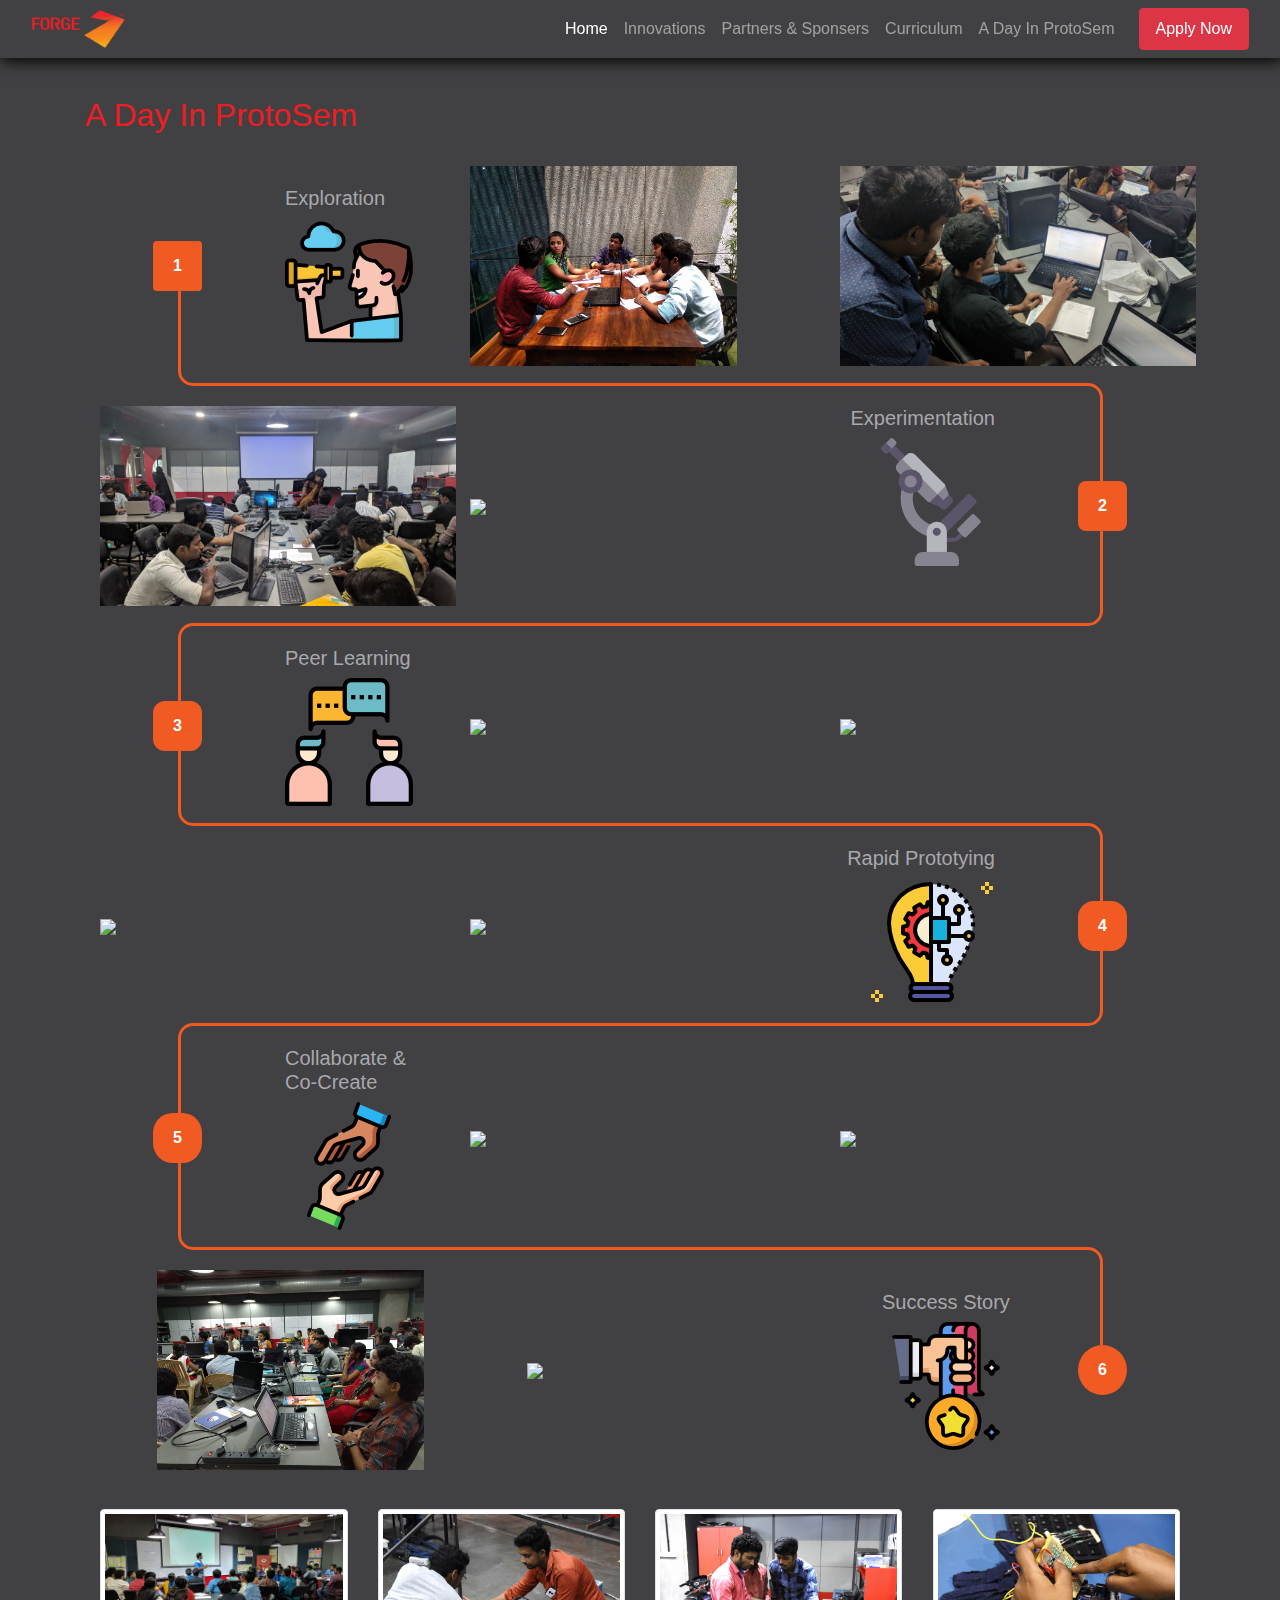
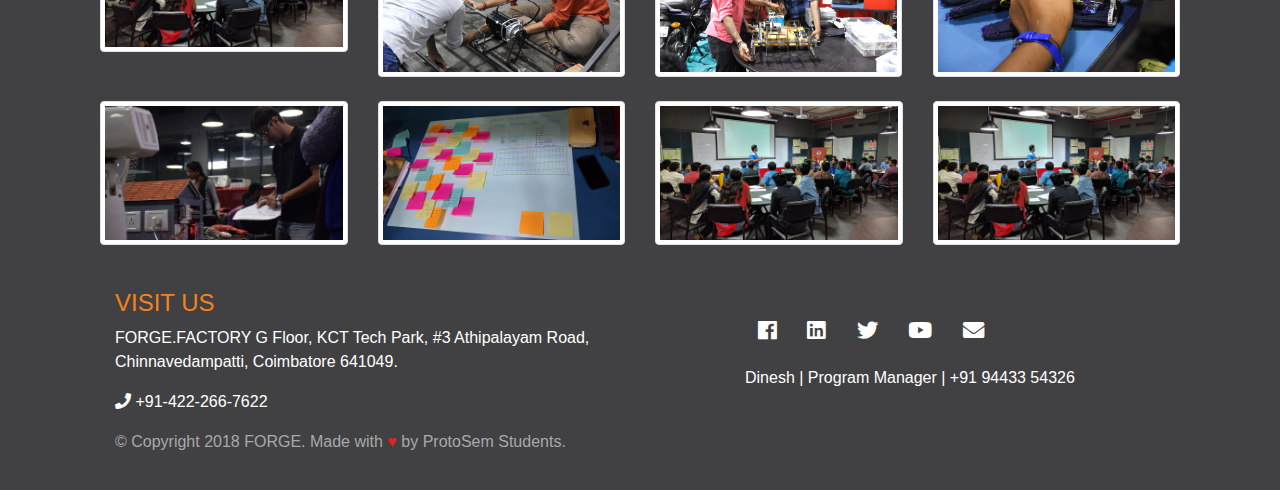
==== commit 9aaaa67b: "Version 1.1.2" ====
--- a/dlap.html
+++ b/dlap.html
@@ -3,7 +3,7 @@
 <head>
     <title>ProtoSem</title>
 <link href="assets/css/bootstrap.min.css" rel="stylesheet" id="bootstrap-css">
-<meta name="viewport" content="width=device-width, initial-scale=1.0, minimum-scale=1, maximum-scale=1">
+<meta name="viewport" content="width=device-width, initial-scale=1.0">
 <link href="assets/css/dlap.css" rel="stylesheet">
 <link href="assets/css/all.css" rel="stylesheet">
 <link href="assets/css/main.css" rel="stylesheet" >
@@ -47,7 +47,7 @@
                 </div>
 
                 <div class="col-md-2">
-                    <img src="assets/images/g1.jpg" height="200px;">
+                    <img src="assets/images/day/a.jpg" height="200px" class="img32">
                   </div>
 
                     <div class="col-md-2">
@@ -55,7 +55,7 @@
                       </div>
 
                       <div class="col-md-2">
-                          <img src="assets/images/g2.jpg" height="200px;">
+                          <img src="assets/images/day/9.jpg"" height="200px" class="img32">
                         </div>
 
 
@@ -74,10 +74,25 @@
               </div>
               <!--second section-->
               <div class="row align-items-center justify-content-end how-it-works d-flex">
-                <div class="col-6 text-right">
+              		<div class="col-md-2">
+              	 <img src="assets/images/day/8.jpg" height="200px" class="img32">
+              	 </div>
+              	                <div class="col-md-2">
+                   
+                  </div>
+
+                    <div class="col-md-2">
+                        <img src="assets/images/day/7.jpg" height="200px" class="img32">
+
+                      </div>
+
+                      <div class="col-md-2">
+                      </div>
+                <div class="col-2 text-right">
                   <h5>Experimentation</h5>
                   <img src="assets/images/tryitout128.png" alt="..." class="rounded" style="float:right" >
                 </div>
+
                 <div class="col-2 text-center full d-inline-flex justify-content-center align-items-center">
                   <div class="t_square font-weight-bold">2</div>
                 </div>
@@ -101,10 +116,22 @@
                   <div class="tt_square font-weight-bold">3</div>
                 </div>
                 </div>
-                <div class="col-6">
+                <div class="col-2">
                   <h5>Peer Learning</h5>
                   <img src="assets/images/peer128.png" alt="..." class="rounded"  style="float:left">
                 </div>
+
+                <div class="col-md-2">
+                    <img src="assets/images/day/6.jpg" height="200px" class="img32">
+                  </div>
+
+                    <div class="col-md-2">
+                        
+                      </div>
+
+                      <div class="col-md-2">
+                          <img src="assets/images/day/5.jpg" height="200px" class="img32">
+                        </div>
               </div>
               <!--path between 3-4-->
               <div class="row timeline">
@@ -120,7 +147,21 @@
               </div>
               <!--fourth section-->
               <div class="row align-items-center justify-content-end how-it-works d-flex">
-                <div class="col-6 text-right">
+              	              		<div class="col-md-2">
+              	 <img src="assets/images/day/4.jpg"" height="200px" class="img32">
+              	 </div>
+              	                <div class="col-md-2">
+                   
+                  </div>
+
+                    <div class="col-md-2">
+                        <img src="assets/images/day/3.jpg"" height="200px" class="img32">
+
+                      </div>
+
+                      <div class="col-md-2">
+                      </div>
+                <div class="col-2 text-right">
                   <h5>Rapid Prototying</h5>
                   <img src="assets/images/fastprototyping128.png" alt="..." class="rounded"  style="float: right">
                 </div>
@@ -147,10 +188,23 @@
                   <div class="ff_square font-weight-bold">5</div>
                 </div>
                 </div>
-                <div class="col-6">
+                <div class="col-2">
                   <h5>Collaborate & Co-Create</h5>
                   <img src="assets/images/helping128.png" alt="..." class="rounded"  style="float: left">  
-                </div>
+
+                </div>
+                                <div class="col-md-2">
+                    <img src="assets/images/day/1.jpg" height="200px" class="img32">
+                  </div>
+
+                    <div class="col-md-2">
+                        
+                      </div>
+
+                      <div class="col-md-2">
+                          <img src="assets/images/day/2.jpg"" height="200px" class="img32">
+                        </div>
+
               </div>
               <!--path between 5-6-->
               <div class="row timeline">
@@ -166,7 +220,21 @@
               </div>
               <!--sixth section-->
                <div class="row align-items-center justify-content-end how-it-works d-flex">
-                <div class="col-6 text-right">
+               	              		<div class="col-md-2">
+              	 <img src="assets/images/day/b.jpg" height="200px" class="img32">
+              	 </div>
+              	                <div class="col-md-2">
+                   
+                  </div>
+
+                    <div class="col-md-2">
+                        <img src="assets/images/day/mup_extra.jpg" height="200px" class="img32">
+
+                      </div>
+
+                      <div class="col-md-2">
+                      </div>
+                <div class="col-2text-right">
                   <h5>Success Story</h5>
                   <img src="assets/images/done128.png" alt="..." class="rounded"  style="float: right">
                 </div>
@@ -175,7 +243,7 @@
                 </div>
               </div>	 
           </div>
-                       <div class="container" style="background-color:#414042">
+                       <div class="container" style="background-color:#414042;margin-top: 3%;">
                         <div class="row text-center text-lg-left">
                   
                           <div class="col-lg-3 col-md-4 col-xs-6">
@@ -219,69 +287,43 @@
                             </a>
                           </div>
                         </div>
-                        <!-- Video Carousel -->
-                        <div id="videoDisplay" class="carousel slide" data-ride="carousel">
-                            <div class="carousel-inner">
-                              <div class="carousel-item active">
-                                  &nbsp;&nbsp;&nbsp;&nbsp;&nbsp;&nbsp;&nbsp;&nbsp;&nbsp;&nbsp;&nbsp;&nbsp;&nbsp;&nbsp;&nbsp;&nbsp;
-                                  <iframe width="966" height="543" src="https://www.youtube.com/embed/SnHip6u4m_I" frameborder="0" allow="accelerometer; autoplay; encrypted-media; gyroscope; picture-in-picture" width="100%" height="100%" allowfullscreen></iframe>
+                       
+                        <footer class="footer" data-aos="fade-out" data-aos-offset="200" data-aos-easing="ease-in-sine" data-aos-duration="600">
+                          <div class="container">
+                              <div class="row">             
+                                  
+                                  <div class="col-md-7 col-xs-12">
+                                      <h4>VISIT US</h4>
+                                      <address>
+                                          <p>FORGE.FACTORY
+                                          G Floor, KCT Tech Park,
+                                          #3 Athipalayam Road,
+                                          Chinnavedampatti,
+                                          Coimbatore 641049. </p>
+                                          <a class="fa fa-phone "></a> +91-422-266-7622 
+                                      </address>
+                                  </div>
+                                  <div class="row col-md-5  align-self-center">
+                                      <div class="text-center">
+                                          <a class="btn btn-social-icon btn-facebook" href="https://www.facebook.com/FORGEAccelerator"><i class="fab fa-facebook fa-lg"></i></a>
+                                          <a class="btn btn-social-icon btn-linkedin" href="https://www.linkedin.com/company/forge-innovcation-accelerator/?trk=biz-companies-cym"><i class="fab fa-linkedin fa-lg"></i></a>
+                                          <a class="btn btn-social-icon btn-twitter" href="https://twitter.com/FORGE_FORCE"><i class="fab fa-twitter fa-lg"></i></a>
+                                          <a class="btn btn-social-icon btn-google" href="https://www.youtube.com/channel/UCsK7kqSr3zIug9TD74awjlg"><i class="fab fa-youtube fa-lg"></i></a>
+                                          <a class="btn btn-social-icon" href="mailto:info@forgeforward.in"><i class="fa fa-envelope fa-lg"></i></a>
+                                      </div>
+                                      <div class="row col-12-sm mt-3 mb-3">
+                                           Dinesh | Program Manager | +91 94433 54326
+                                      </div>
+                                  </div>
                               </div>
-                              <div class="carousel-item">
-                                  &nbsp;&nbsp;&nbsp;&nbsp;&nbsp;&nbsp;&nbsp;&nbsp;&nbsp;&nbsp;&nbsp;&nbsp;&nbsp;&nbsp;&nbsp;&nbsp;
-                                <iframe width="966" height="543" src="https://www.youtube.com/embed/SnHip6u4m_I" frameborder="0" allow="accelerometer; autoplay; encrypted-media; gyroscope; picture-in-picture" width="100%" height="100%" allowfullscreen></iframe>
+                              <div class="container-fluid  justify-content-center copyrights">             
+                                  <div class="row col-12-sm">
+                                      <p>© Copyright 2018 FORGE. Made with <span>&hearts;</span> by ProtoSem Students.</p>
+                                  </div>
+                                  
                               </div>
-                              <div class="carousel-item">
-                                  &nbsp;&nbsp;&nbsp;&nbsp;&nbsp;&nbsp;&nbsp;&nbsp;&nbsp;&nbsp;&nbsp;&nbsp;&nbsp;&nbsp;&nbsp;&nbsp;
-                                <iframe width="966" height="543" src="https://www.youtube.com/embed/SnHip6u4m_I" frameborder="0" allow="accelerometer; autoplay; encrypted-media; gyroscope; picture-in-picture" width="100%" height="100%" allowfullscreen></iframe>
-                              </div>
-                            </div>
-                            <a class="carousel-control-prev" href="#carouselExampleControls" role="button" data-slide="prev">
-                              <span class="carousel-control-prev-icon" aria-hidden="true"></span>
-                              <span class="sr-only">Previous</span>
-                            </a>
-                            <a class="carousel-control-next" href="#carouselExampleControls" role="button" data-slide="next">
-                              <span class="carousel-control-next-icon" aria-hidden="true"></span>
-                              <span class="sr-only">Next</span>
-                            </a>
-                          </div>
-
-
-                          <footer class="footer" data-aos="fade-out" data-aos-offset="200" data-aos-easing="ease-in-sine" data-aos-duration="600">
-                            <div class="container">
-                                <div class="row">             
-                                    
-                                    <div class="col-md-7 col-xs-12">
-                                        <h4>VISIT US</h4>
-                                        <address>
-                                            <p>FORGE.FACTORY
-                                            G Floor, KCT Tech Park,
-                                            #3 Athipalayam Road,
-                                            Chinnavedampatti,
-                                            Coimbatore 641049. </p>
-                                            <a class="fa fa-phone "></a> +91-422-266-7622 
-                                        </address>
-                                    </div>
-                                    <div class="row col-md-5  align-self-center">
-                                        <div class="text-center">
-                                            <a class="btn btn-social-icon btn-facebook" href="https://www.facebook.com/FORGEAccelerator"><i class="fab fa-facebook fa-lg"></i></a>
-                                            <a class="btn btn-social-icon btn-linkedin" href="https://www.linkedin.com/company/forge-innovcation-accelerator/?trk=biz-companies-cym"><i class="fab fa-linkedin fa-lg"></i></a>
-                                            <a class="btn btn-social-icon btn-twitter" href="https://twitter.com/FORGE_FORCE"><i class="fab fa-twitter fa-lg"></i></a>
-                                            <a class="btn btn-social-icon btn-google" href="https://www.youtube.com/channel/UCsK7kqSr3zIug9TD74awjlg"><i class="fab fa-youtube fa-lg"></i></a>
-                                            <a class="btn btn-social-icon" href="mailto:info@forgeforward.in"><i class="fa fa-envelope fa-lg"></i></a>
-                                        </div>
-                                        <div class="row col-12-sm mt-3 mb-3">
-                                             Dinesh | Program Manager | +91 94433 54326
-                                        </div>
-                                    </div>
-                                </div>
-                                <div class="container-fluid  justify-content-center copyrights">             
-                                    <div class="row col-12-sm">
-                                        <p>© Copyright 2018 FORGE. Made with <span>&hearts;</span> by ProtoSem Students.</p>
-                                    </div>
-                                    
-                                </div>
-                            </div>
-                        </footer>
+                          </div>
+                      </footer>
     <script src="assets/js/jquery.min.js"></script>
     <script src="assets/js/bootstrap.min.js"></script>
 
--- a/assets/css/dlap.css
+++ b/assets/css/dlap.css
@@ -145,3 +145,12 @@
   }
 /* ________________ */
 
+@media only screen and (max-width: 800px) {
+
+	.img32
+	{
+		display: none;
+	}
+
+
+}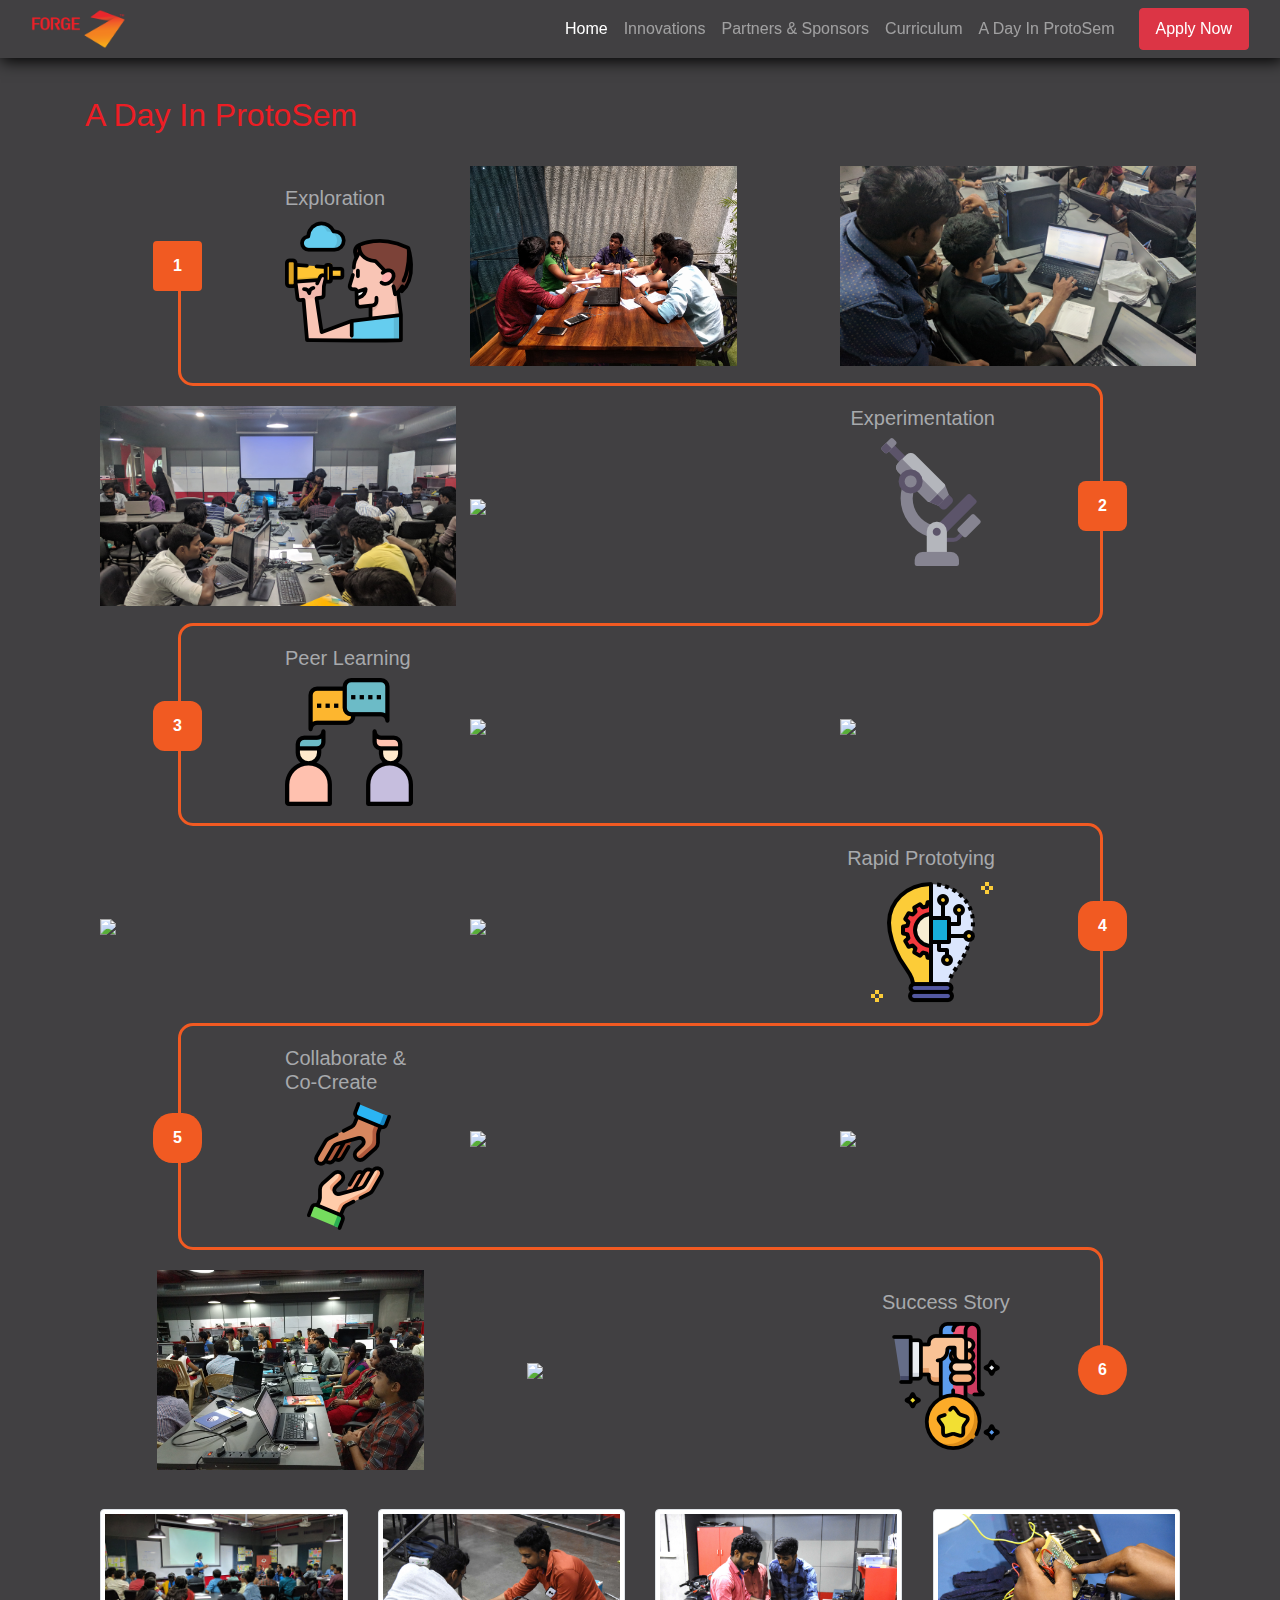
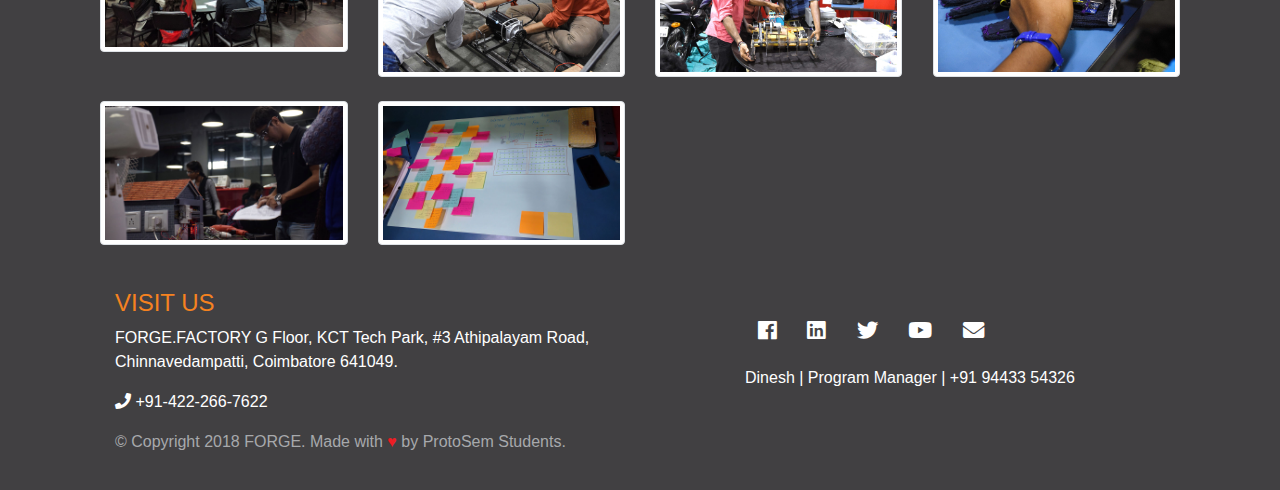
==== commit 13618f75: "Version 1.1.5" ====
--- a/dlap.html
+++ b/dlap.html
@@ -22,7 +22,7 @@
               <ul class="navbar-nav ml-auto mr-3">
                     <li class="nav-item active"> <a class="nav-link" href="./index.html"> Home</a> </li>
                     <li class="nav-item"> <a class="nav-link" href="./forge/3.html">Innovations</a> </li>
-                    <li class="nav-item"> <a class="nav-link" href="./index.html#partners">Partners & Sponsers</a> </li>
+                    <li class="nav-item"> <a class="nav-link" href="./index.html#partners">Partners & Sponsors</a> </li>
                     <li class="nav-item"> <a class="nav-link" href="https://goo.gl/forms/tYKKy31Z0QbRVArm1">Curriculum</a> </li>
                     <li class="nav-item"> <a class="nav-link" href="#">A Day In ProtoSem</a> </li>
                 </ul>
@@ -278,12 +278,12 @@
                           </div>
                           <div class="col-lg-3 col-md-4 col-xs-6">
                             <a class="d-block mb-4 h-100">
-                              <img class="img-fluid img-thumbnail" src="assets/images/g7.jpg" alt="">
-                            </a>
-                          </div>
-                          <div class="col-lg-3 col-md-4 col-xs-6">
-                            <a class="d-block mb-4 h-100">
-                              <img class="img-fluid img-thumbnail" src="assets/images/g8.jpg" alt="">
+                              <!-- <img class="img-fluid img-thumbnail" src="assets/images/g7.jpg" alt=""> -->
+                            </a>
+                          </div>
+                          <div class="col-lg-3 col-md-4 col-xs-6">
+                            <a class="d-block mb-4 h-100">
+                              <!-- <img class="img-fluid img-thumbnail" src="assets/images/g8.jpg" alt=""> -->
                             </a>
                           </div>
                         </div>
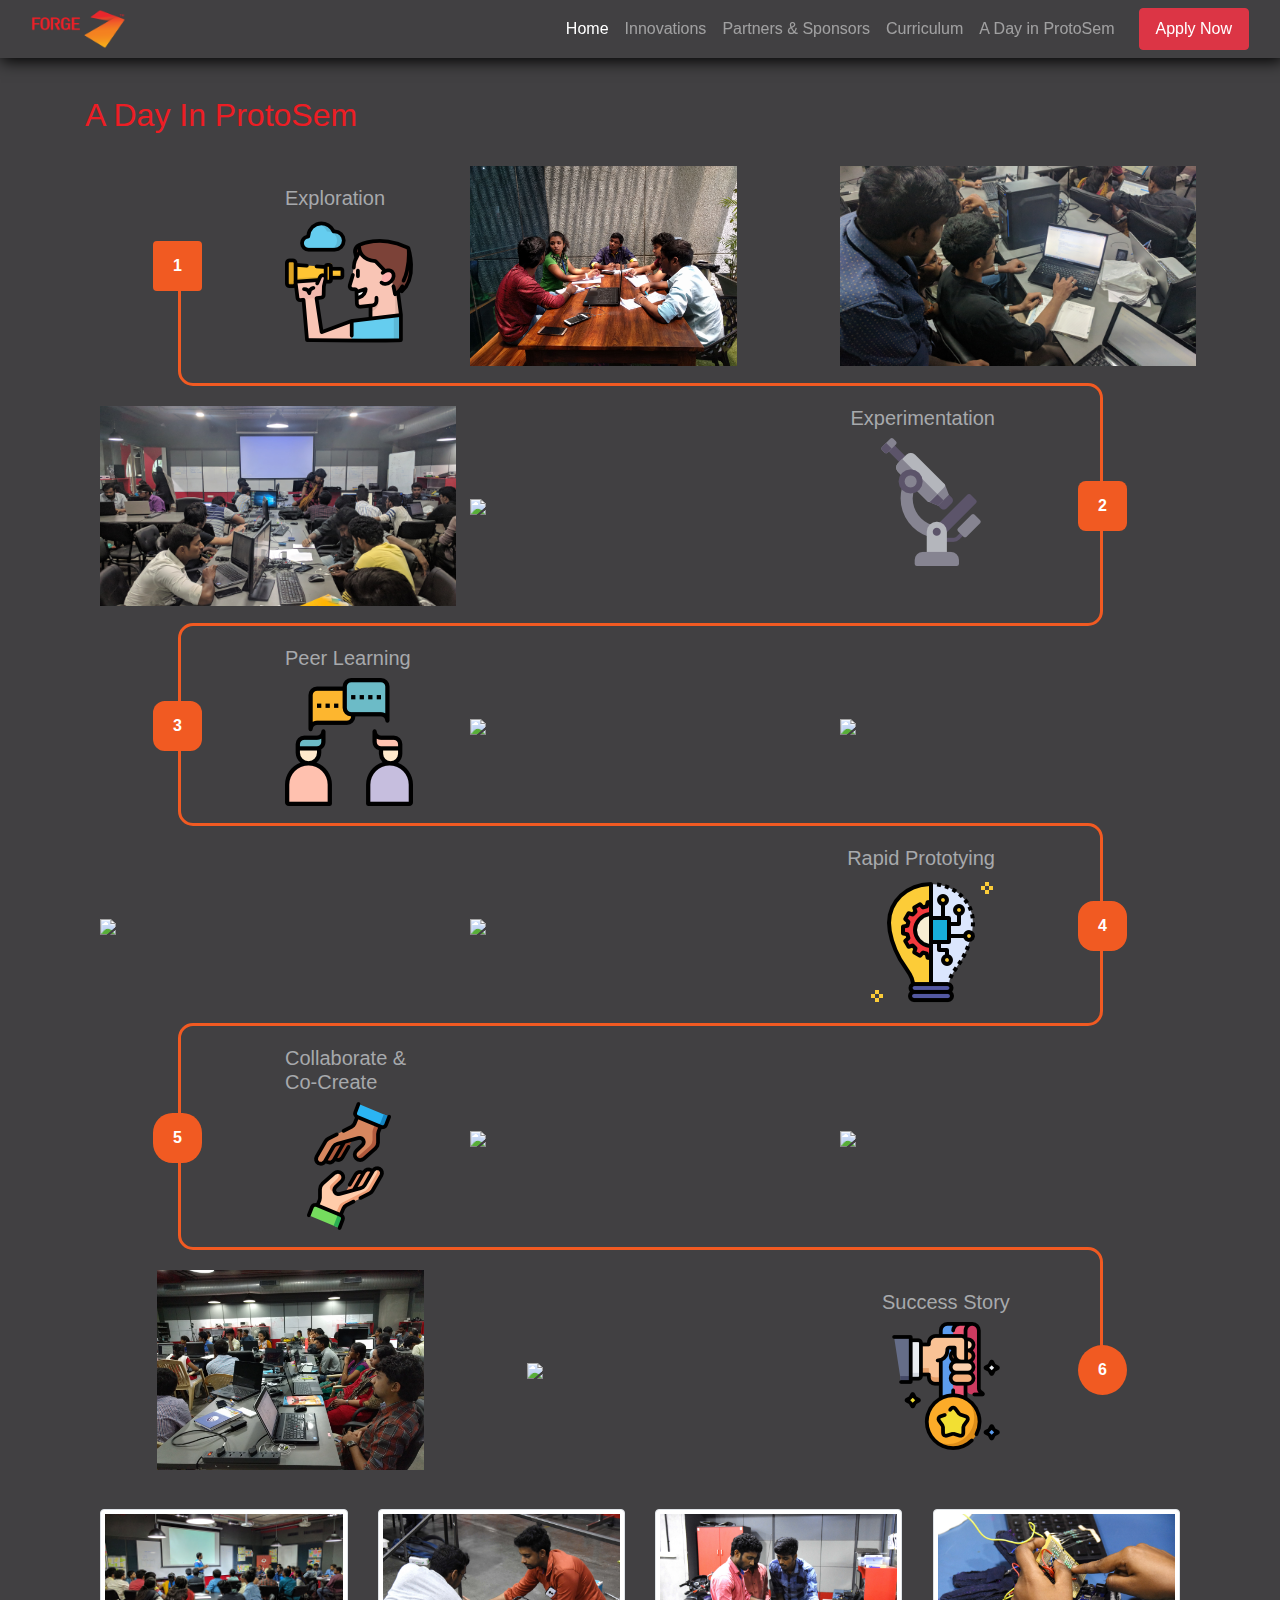
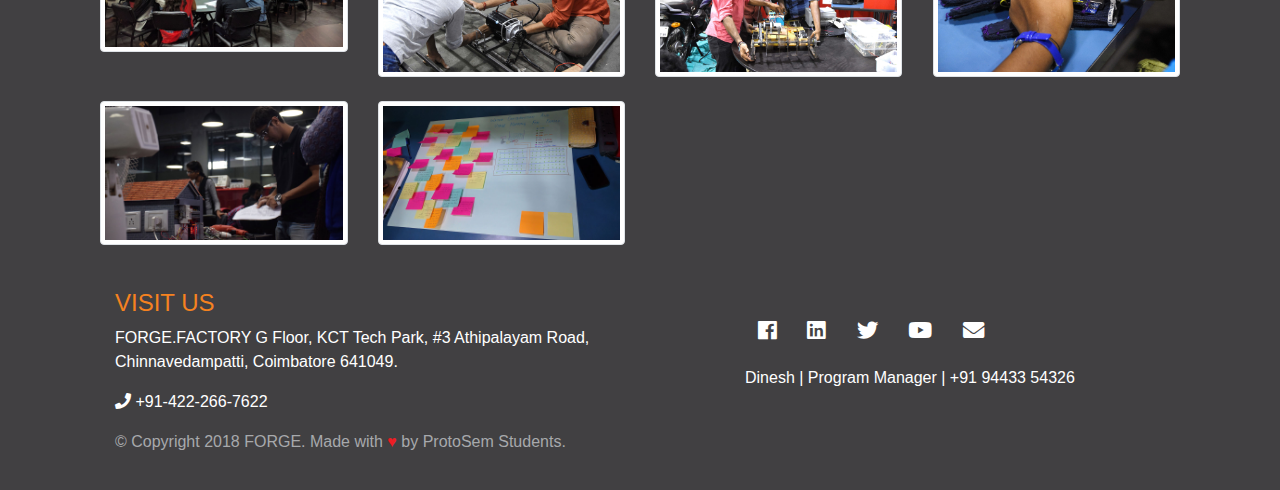
==== commit d08c4849: "Version 1.2.2" ====
--- a/dlap.html
+++ b/dlap.html
@@ -24,7 +24,7 @@
                     <li class="nav-item"> <a class="nav-link" href="./forge/3.html">Innovations</a> </li>
                     <li class="nav-item"> <a class="nav-link" href="./index.html#partners">Partners & Sponsors</a> </li>
                     <li class="nav-item"> <a class="nav-link" href="https://goo.gl/forms/tYKKy31Z0QbRVArm1">Curriculum</a> </li>
-                    <li class="nav-item"> <a class="nav-link" href="#">A Day In ProtoSem</a> </li>
+                    <li class="nav-item"> <a class="nav-link" href="#">A Day in ProtoSem</a> </li>
                 </ul>
                 <span class="navbar-text">
                     <a class="nav-link btn btn-danger " href="https://docs.google.com/forms/d/e/1FAIpQLSfKrIVLdtt98Lt01aLb6Ny0tZPyvepbY73AKjPjLHEHh34usg/viewform" >Apply Now</a>
--- a/assets/css/main.css
+++ b/assets/css/main.css
@@ -448,4 +448,21 @@
 
 
 
+#what{
+    overflow: hidden;
+    padding: 5% 0;
+}
+
+#what .card{
+    height: 180px;
+    margin: 5px;
+    text-align: center;
+
+}
+#what .card i{
+    font-size: 30px;
+}
+
+
+
     
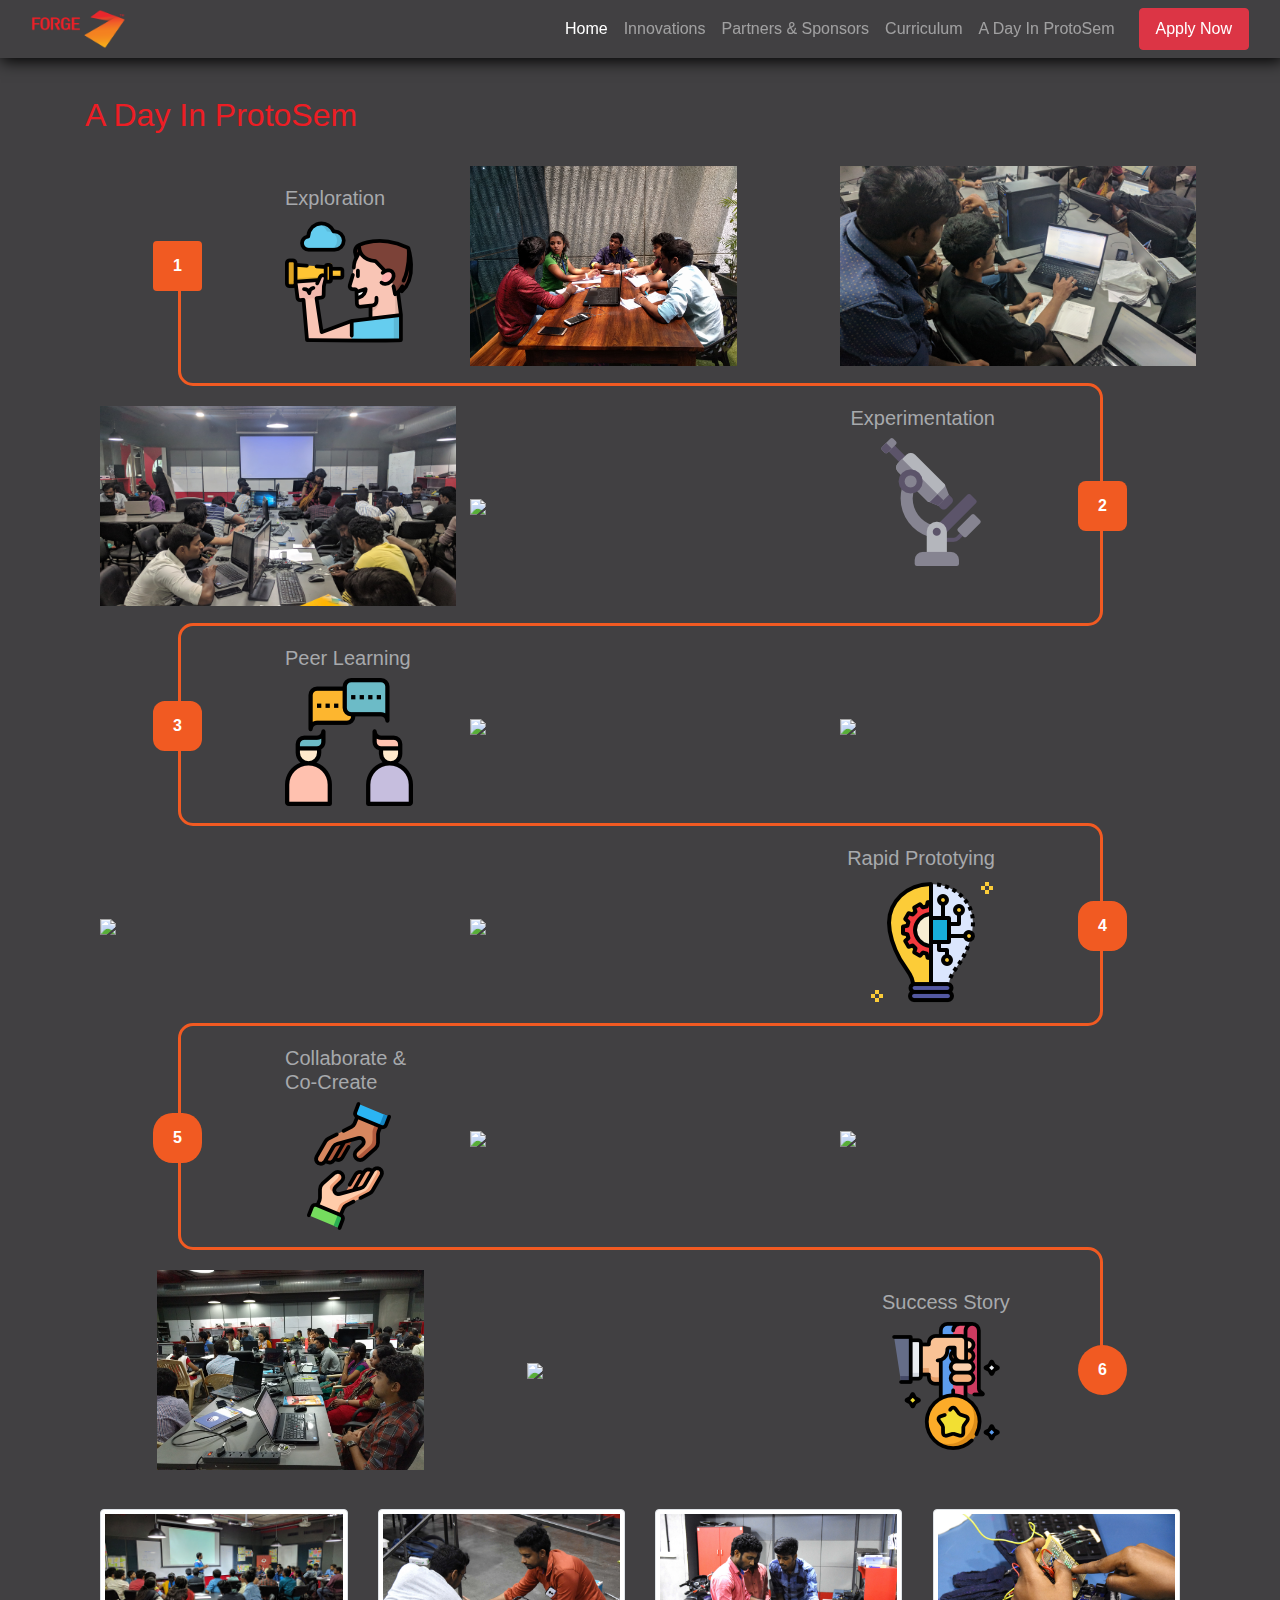
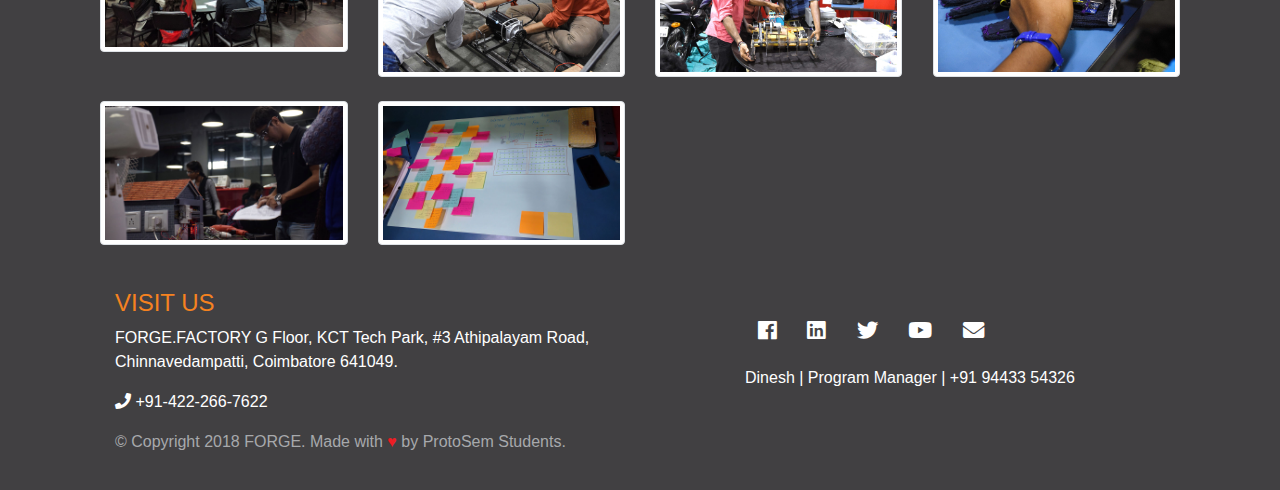
==== commit 0b5da0b8: "Version 1.2.5" ====
--- a/dlap.html
+++ b/dlap.html
@@ -24,7 +24,7 @@
                     <li class="nav-item"> <a class="nav-link" href="./forge/3.html">Innovations</a> </li>
                     <li class="nav-item"> <a class="nav-link" href="./index.html#partners">Partners & Sponsors</a> </li>
                     <li class="nav-item"> <a class="nav-link" href="https://goo.gl/forms/tYKKy31Z0QbRVArm1">Curriculum</a> </li>
-                    <li class="nav-item"> <a class="nav-link" href="#">A Day in ProtoSem</a> </li>
+                    <li class="nav-item"> <a class="nav-link" href="#">A Day In ProtoSem</a> </li>
                 </ul>
                 <span class="navbar-text">
                     <a class="nav-link btn btn-danger " href="https://docs.google.com/forms/d/e/1FAIpQLSfKrIVLdtt98Lt01aLb6Ny0tZPyvepbY73AKjPjLHEHh34usg/viewform" >Apply Now</a>
--- a/assets/css/main.css
+++ b/assets/css/main.css
@@ -268,6 +268,7 @@
 
 #partners
 {
+    margin:10% 0%;
     height: 40%;
     padding-top:0!important;
 }
@@ -465,4 +466,5 @@
 
 
 
+
     
